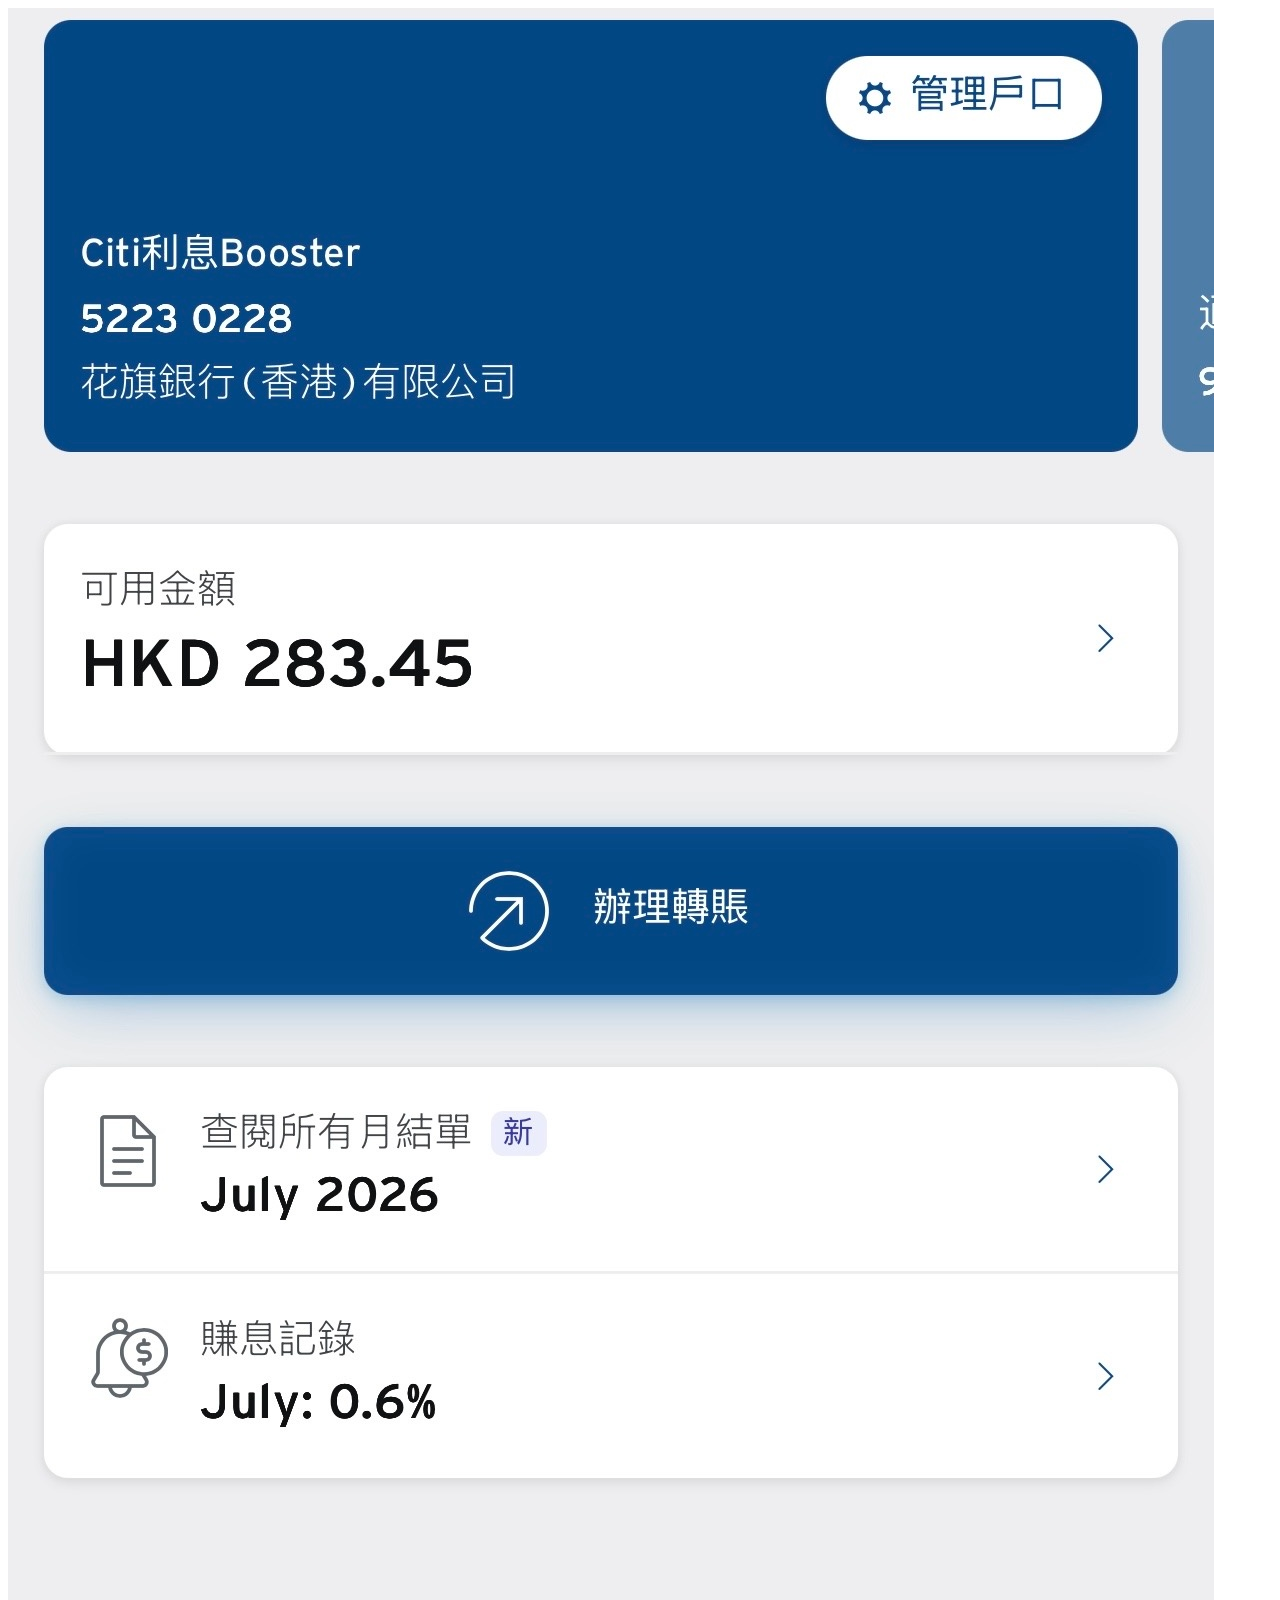
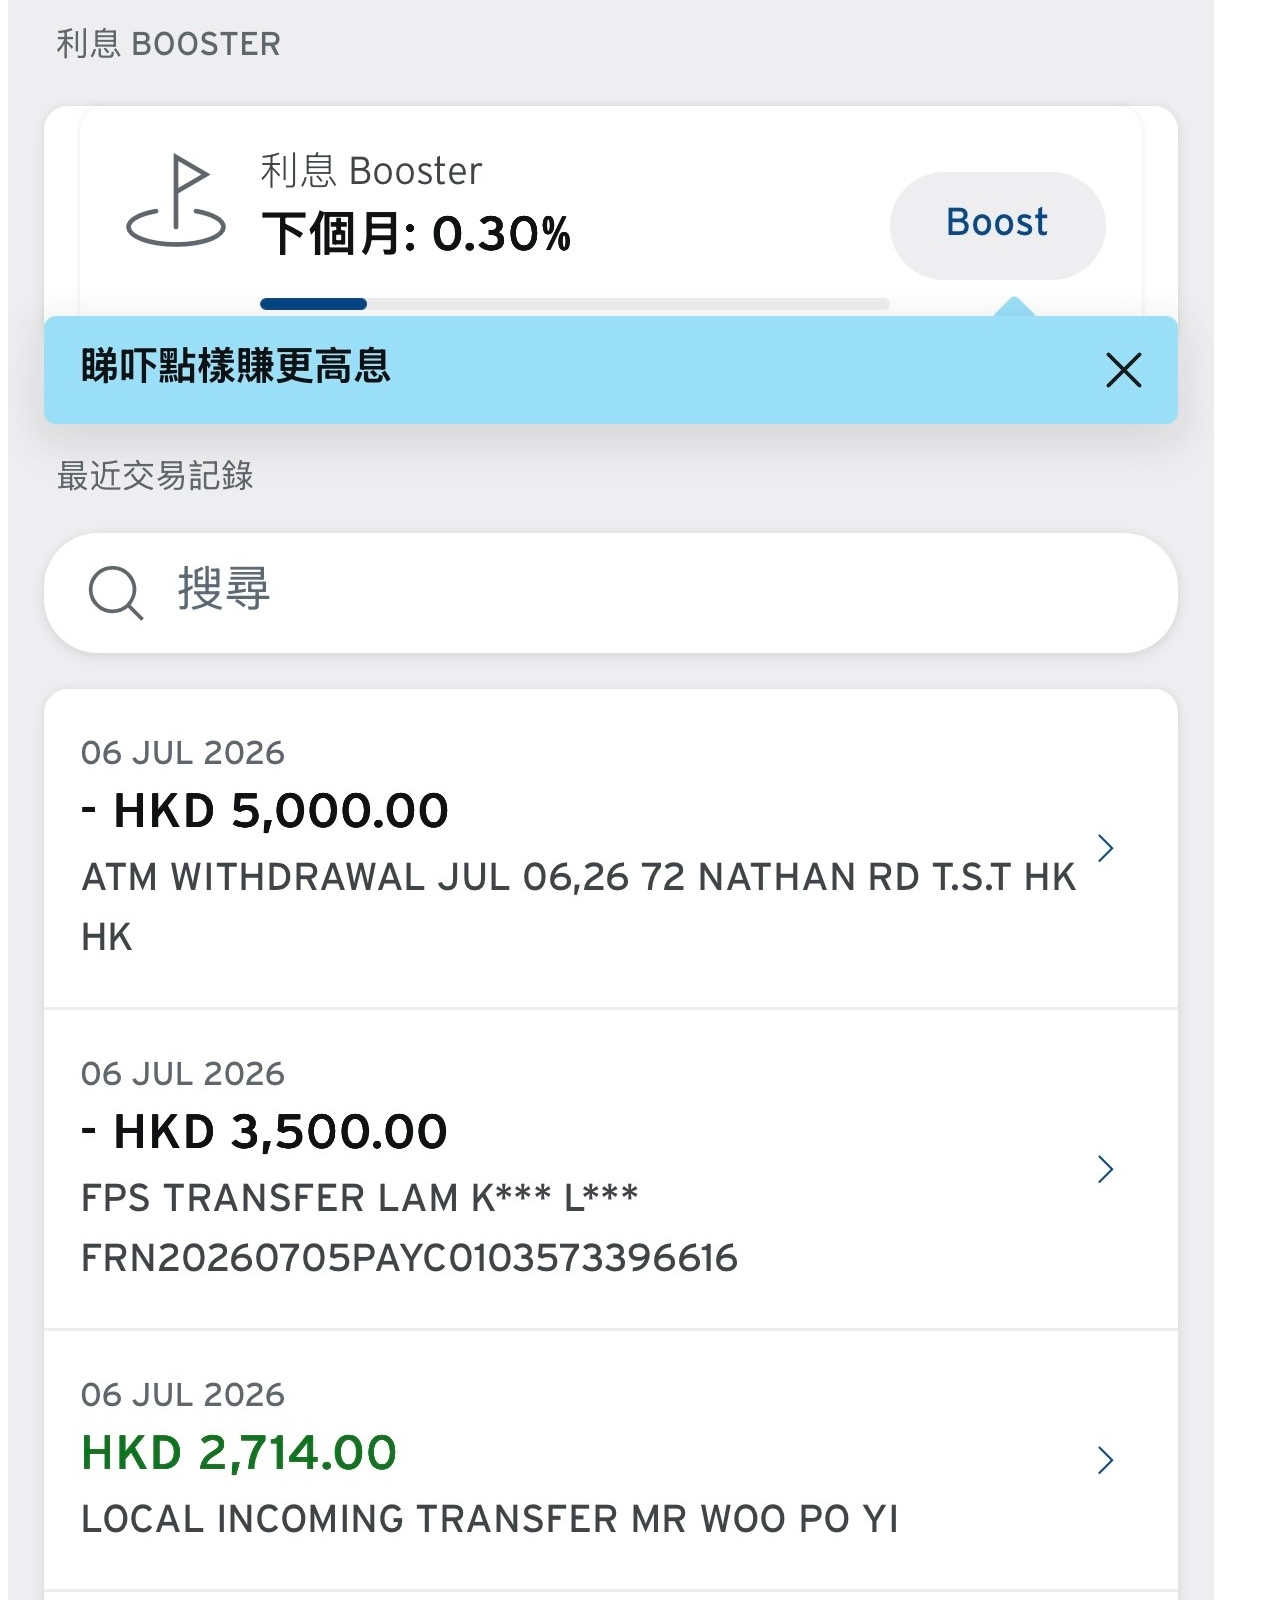
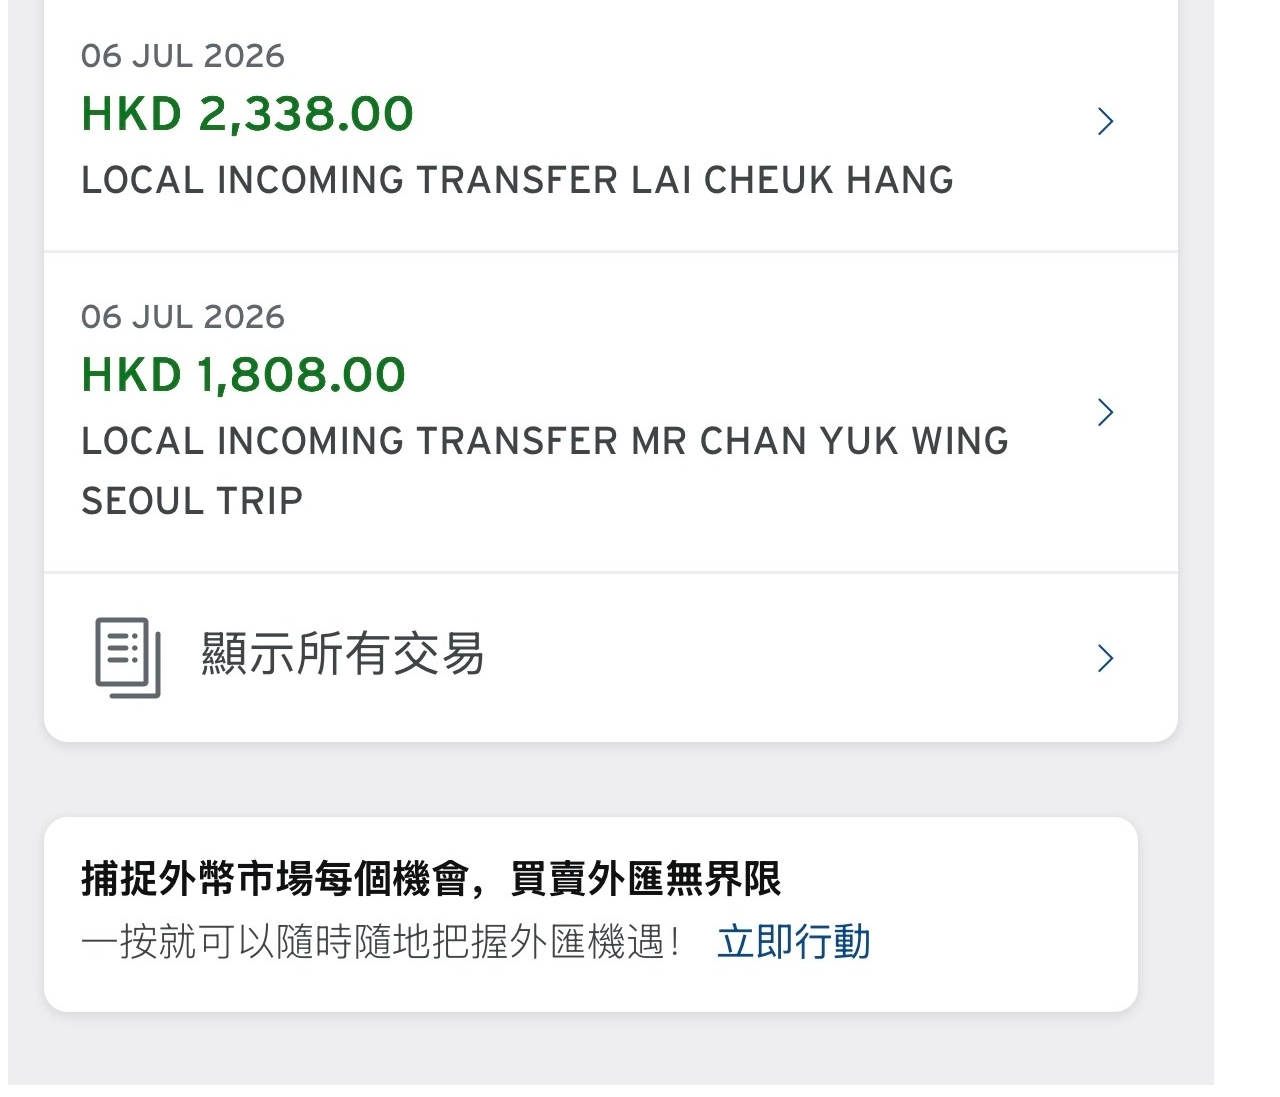
==== pretransaction.html @ 289a1429 "Update pretransaction.html" ====
<!DOCTYPE html>
<html lang="en">
<head>
  <meta charset="UTF-8">
  <meta name="viewport" content="width=device-width, initial-scale=1.0">
  <link rel="manifest" href="manifest.json">
  <title>Citibank HK</title>
  <link rel="apple-touch-icon" href="icon.png">
  <link rel="stylesheet" href="styles.css">
  <meta name="apple-mobile-web-app-capable" content="yes">
  <meta name="apple-mobile-web-app-status-bar-style" content="black-translucent">
  <link rel="stylesheet" href="styles.css">
  <link rel="preconnect" href="https://fonts.googleapis.com">
  <link rel="preconnect" href="https://fonts.gstatic.com" crossorigin>
  <link href="https://fonts.googleapis.com/css2?family=Noto+Sans+HK:wght@100..900&display=swap" rel="stylesheet">
  <meta name="viewport" content="width=device-width, initial-scale=0.332, maximum-scale=0.332, minimum-scale=0.332, user-scalable=no">
  <meta name="viewport" content="width=device-width, initial-scale=0.332">
  
  
</head>
<body>
  <header class="header">
    <div class="header-content">
      
    </div>
  </header>
  <main>
    <img src="PreTransaction.jpg" usemap="#image-map" alt="Clickable Image">
    
    <map name="image-map">
        <area shape="rect" coords="0,0,200,200" alt="Area 1" href="index.html">
        <area shape="rect" coords="20,3750,1180,3950" alt="Area 1" href="transaction.html">
        <area shape="rect" coords="20,1050,1180,1250" alt="Area 1" href="estatement.html">
    </map>
  </main>
  <footer>
    <div class="footer-nav">
      
    </div>
  </footer>
  <script src="sw.js"></script>
</body>
</html>
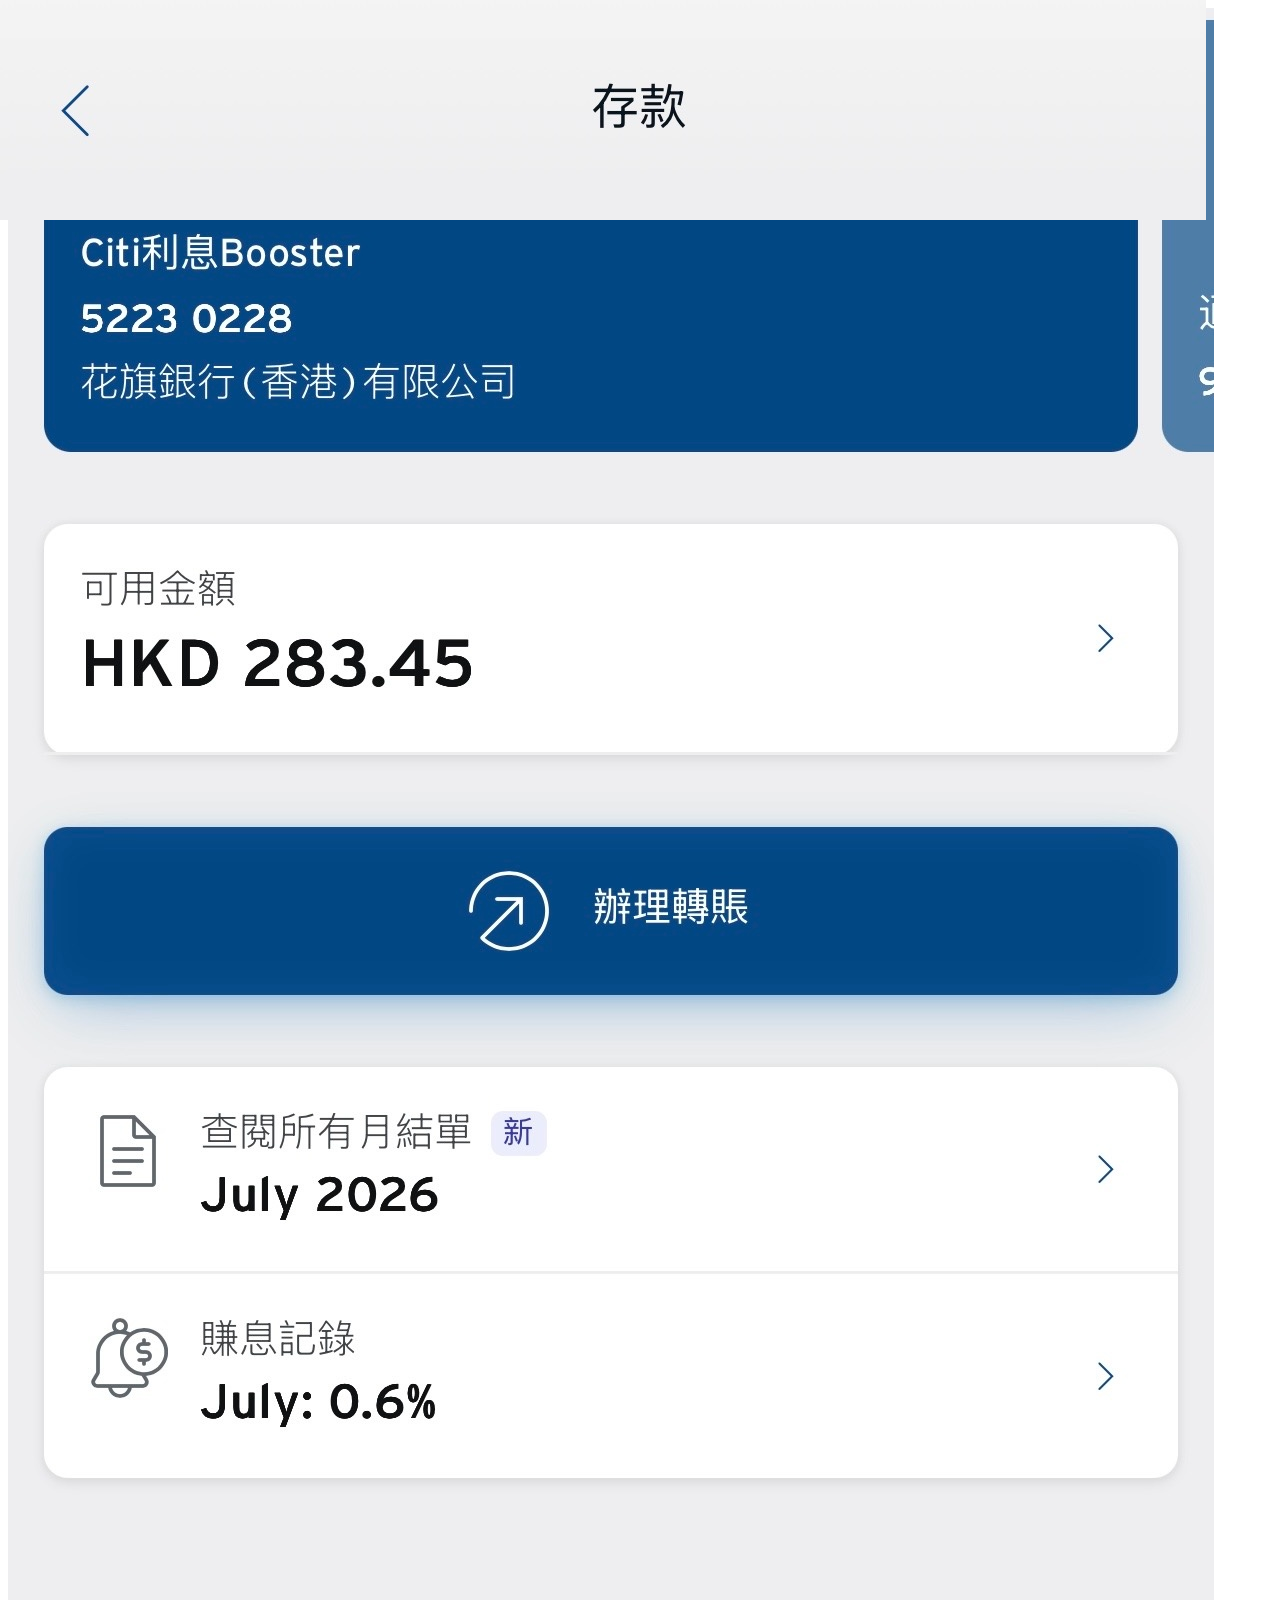
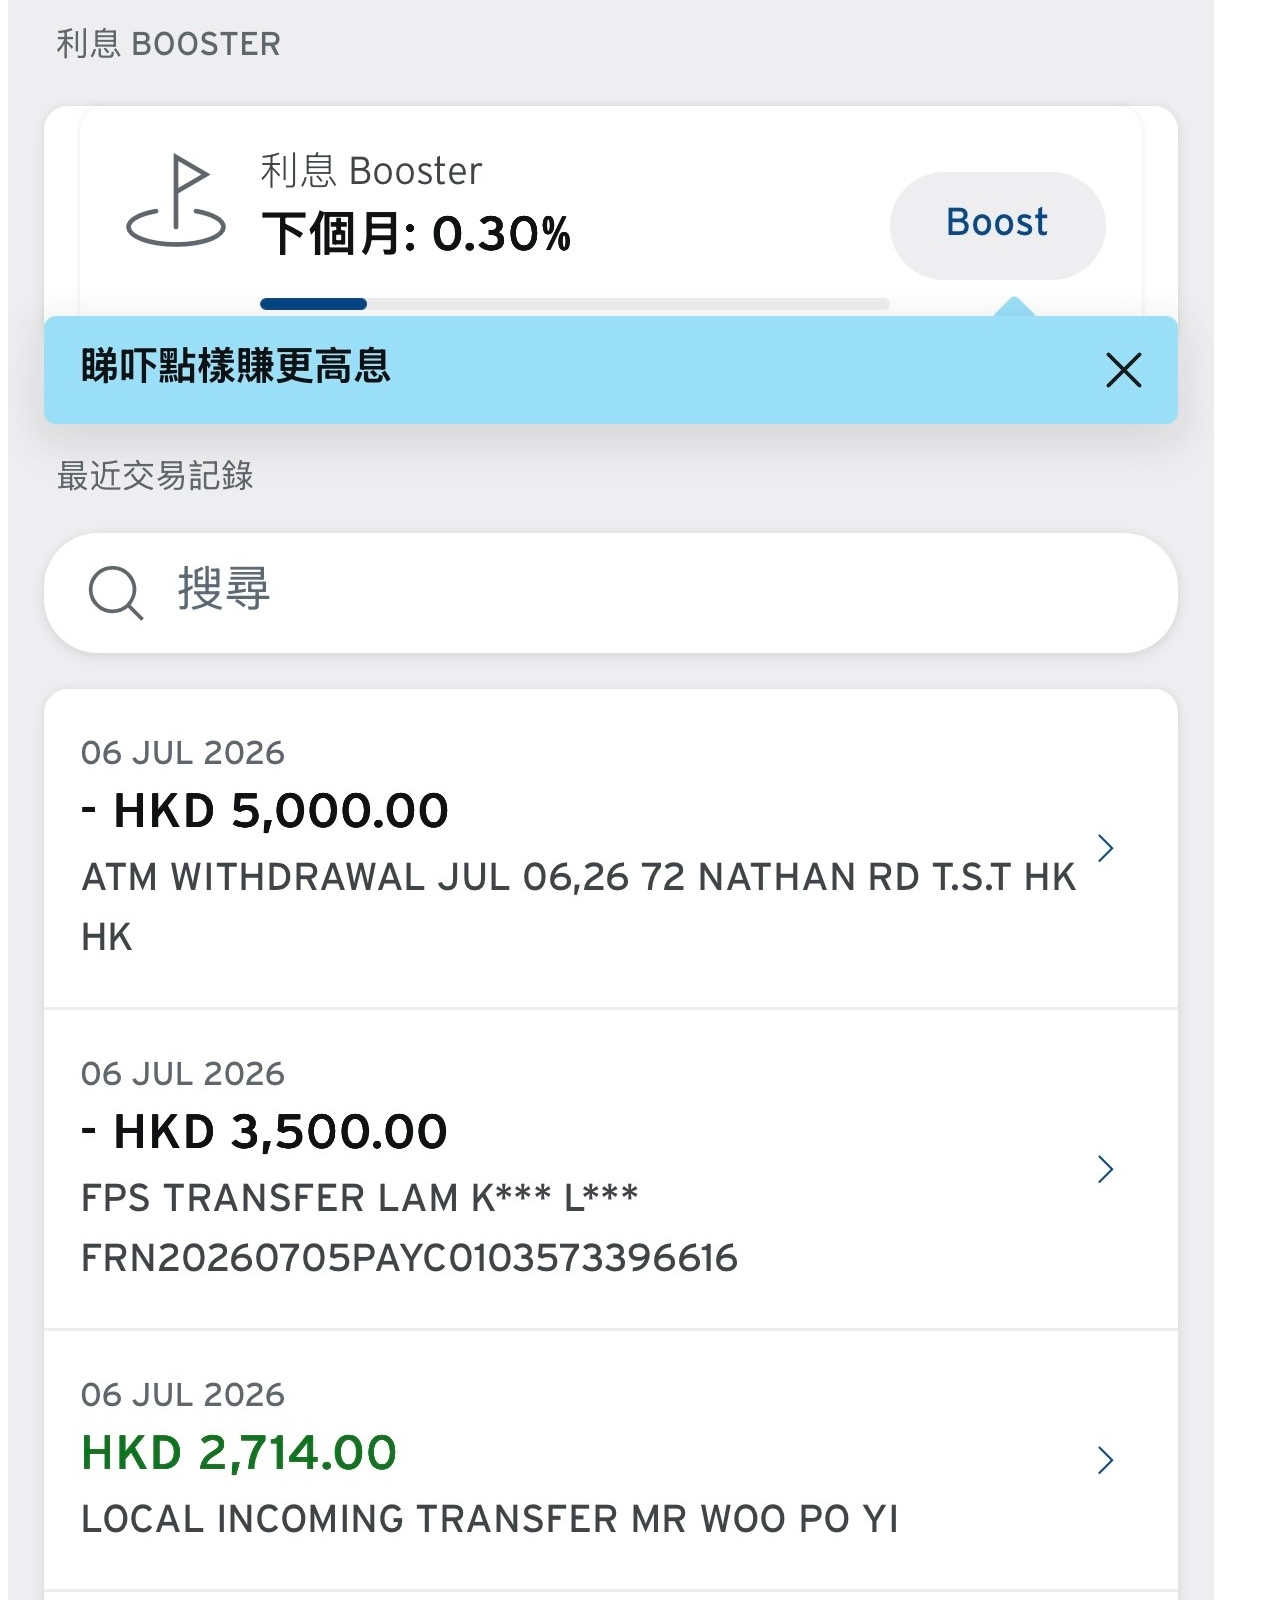
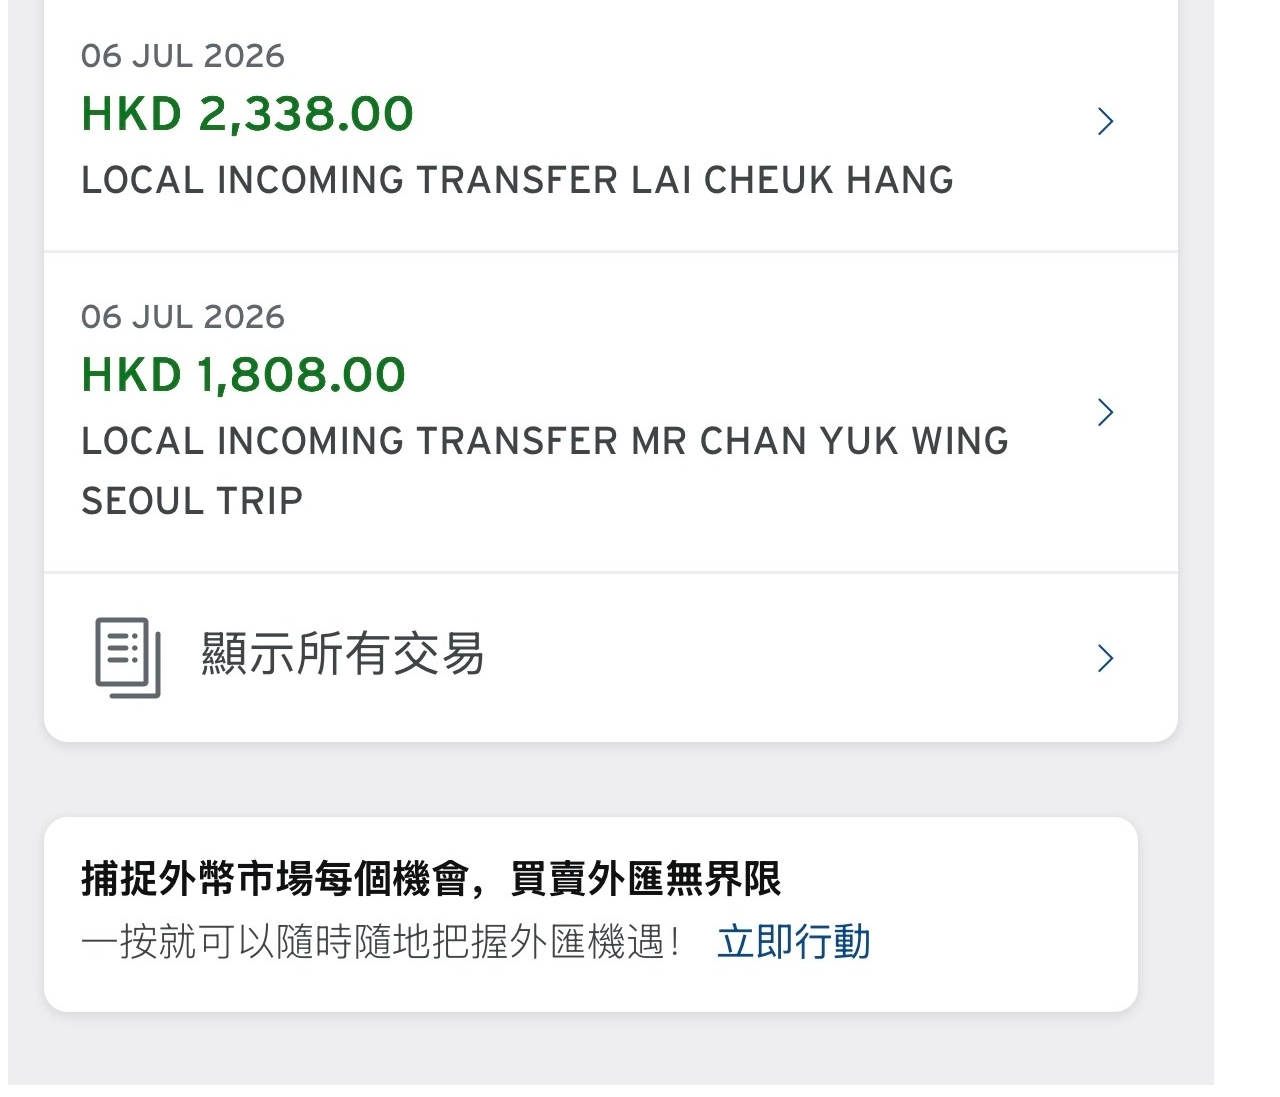
==== commit 52830e94: "Add clickable image and navigation map to header" ====
--- a/pretransaction.html
+++ b/pretransaction.html
@@ -20,7 +20,15 @@
 </head>
 <body>
   <header class="header">
-    <div class="header-content">
+    <div class="container">
+        <div class="header-nav">
+        
+          <img style="position: fixed; top:0; left:0;" src="TopPreTransactionEdited.jpg" usemap="#backtohome" alt="Clickable Image"/>
+        </div>
+    </div>
+  <map name="backtohome">
+        <area shape="rect" coords="0,0,200,200" alt="Area 1" href="index.html">
+    </map>
       
     </div>
   </header>
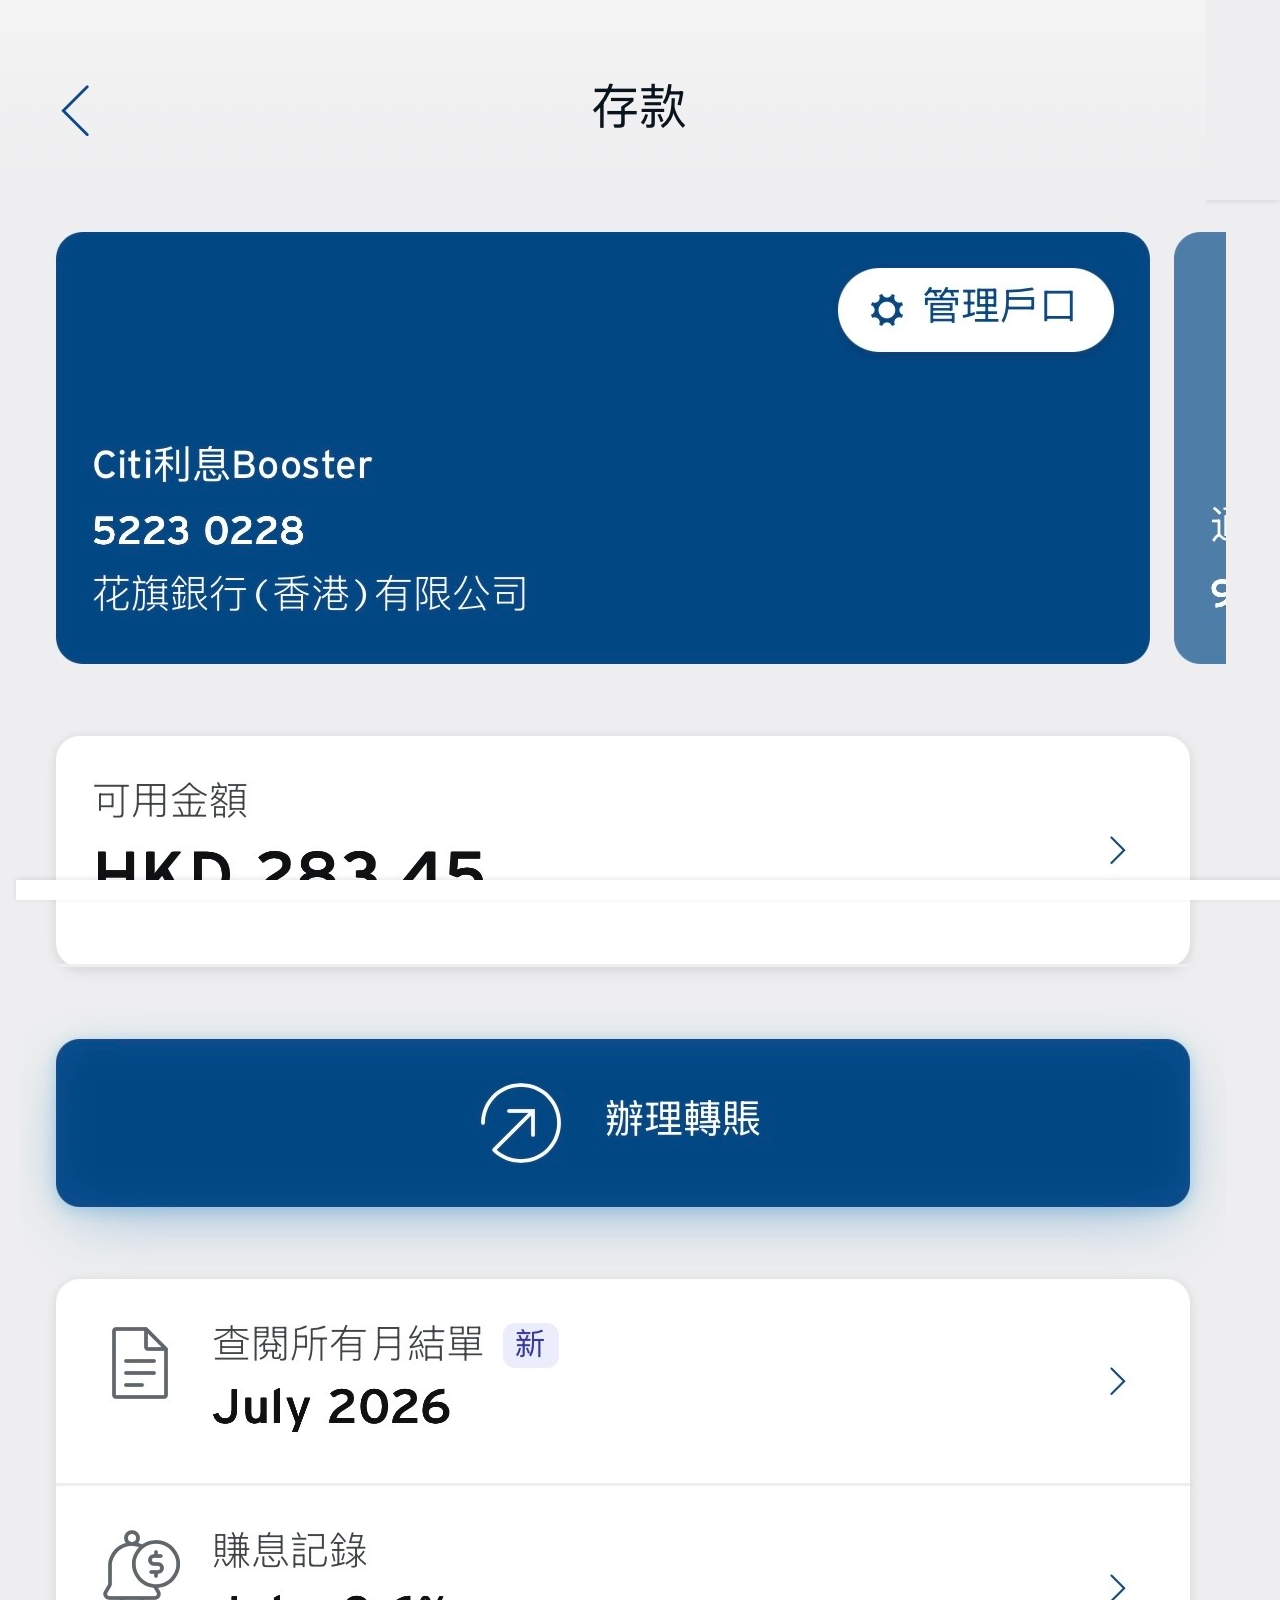
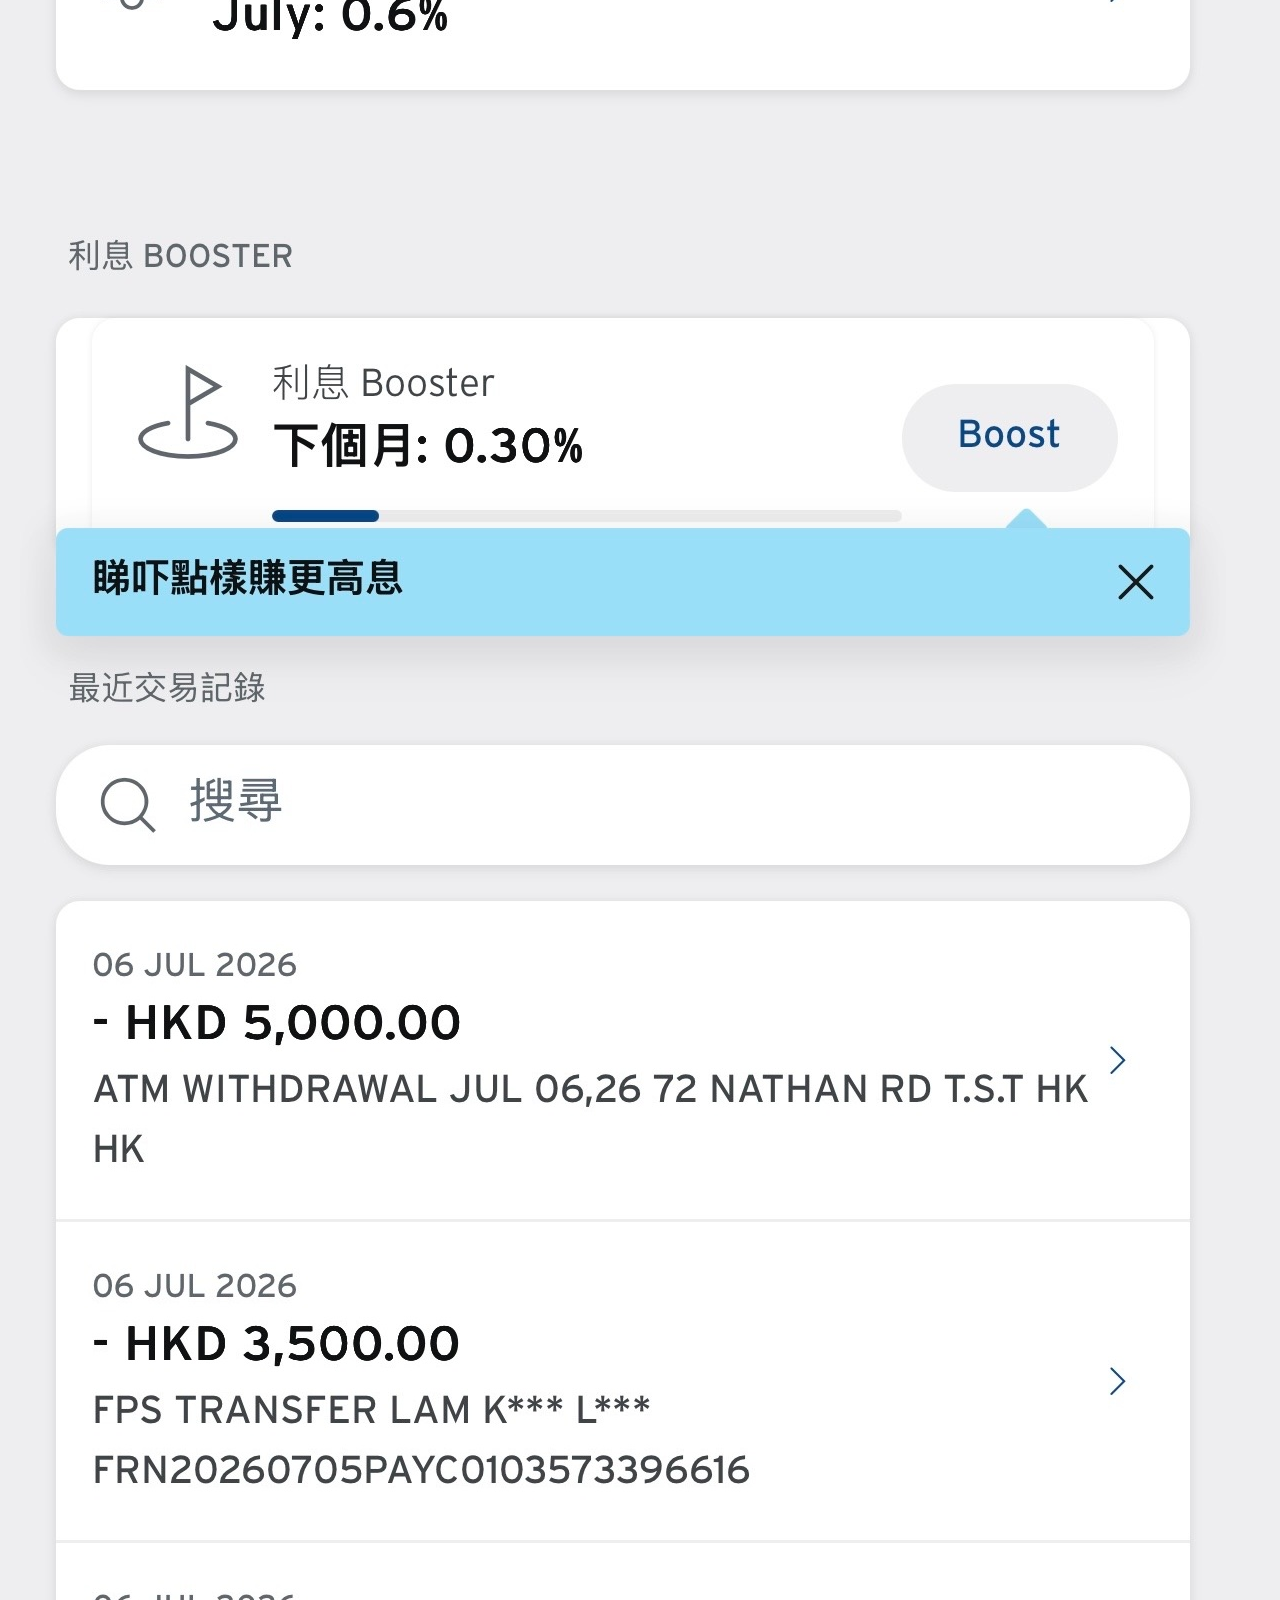
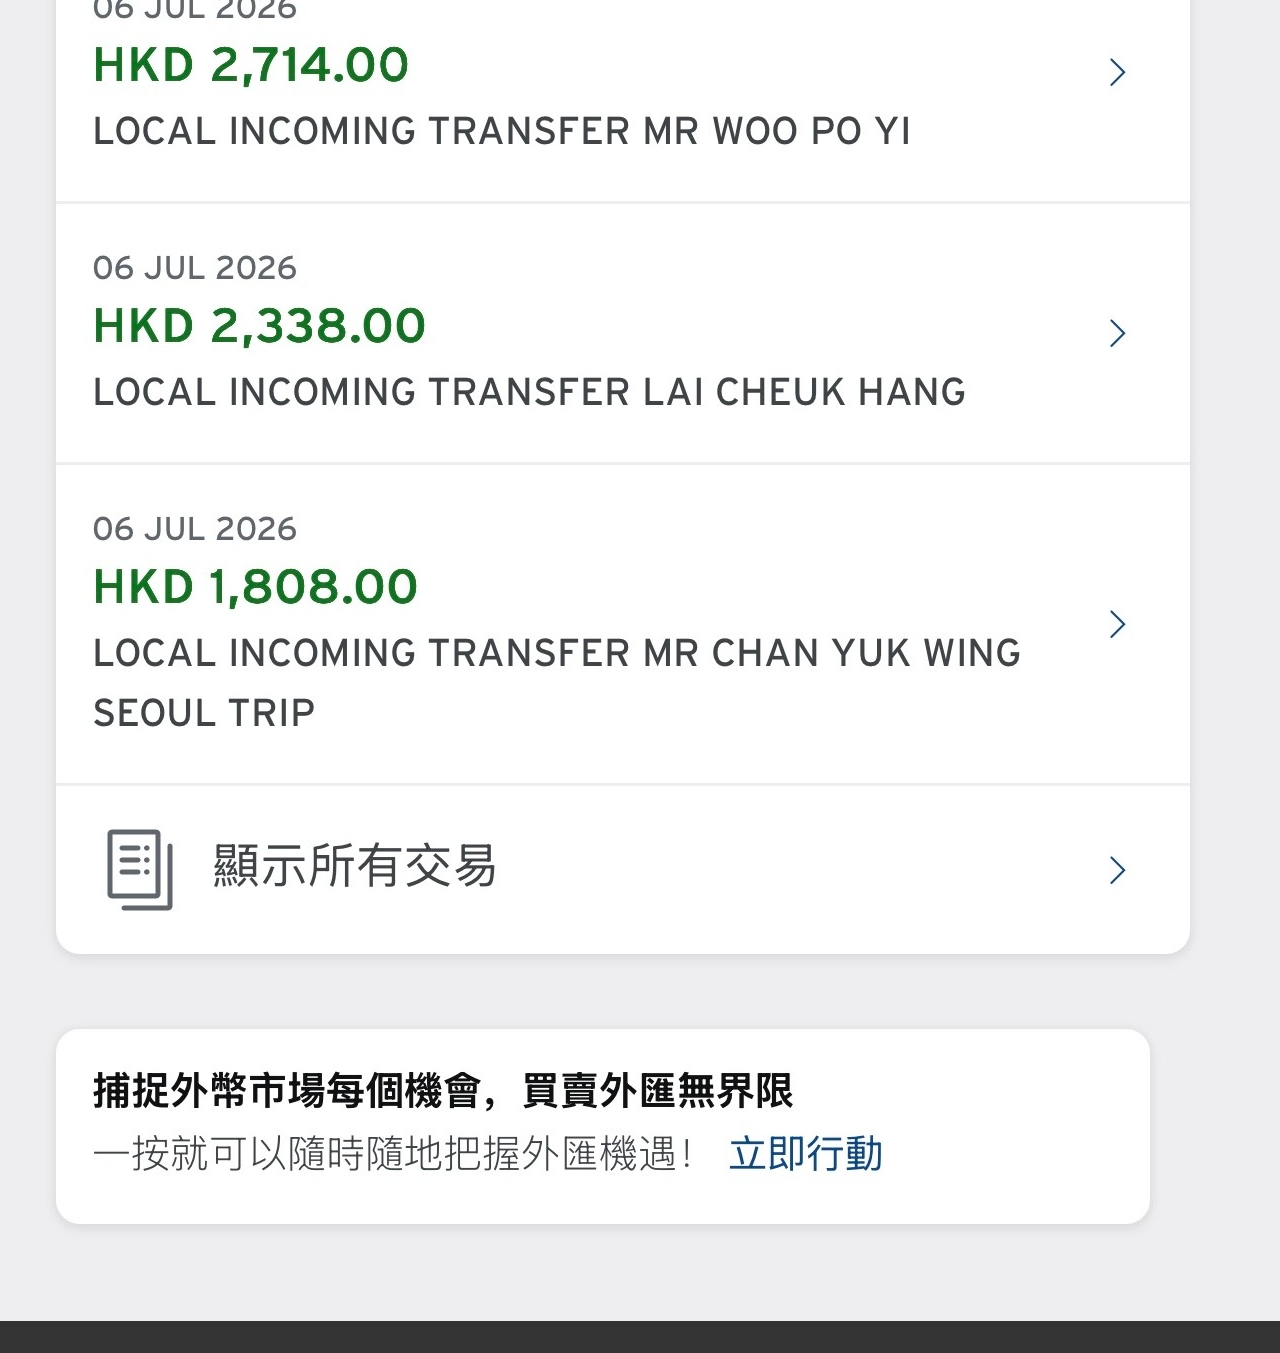
==== commit 2cf94916: "Update pretransaction.html" ====
--- a/pretransaction.html
+++ b/pretransaction.html
@@ -3,6 +3,7 @@
 <head>
   <meta charset="UTF-8">
   <meta name="viewport" content="width=device-width, initial-scale=1.0">
+  <meta name="viewport" content="width=device-width, initial-scale=1.0, viewport-fit=cover">
   <link rel="manifest" href="manifest.json">
   <title>Citibank HK</title>
   <link rel="apple-touch-icon" href="icon.png">
@@ -15,7 +16,16 @@
   <link href="https://fonts.googleapis.com/css2?family=Noto+Sans+HK:wght@100..900&display=swap" rel="stylesheet">
   <meta name="viewport" content="width=device-width, initial-scale=0.332, maximum-scale=0.332, minimum-scale=0.332, user-scalable=no">
   <meta name="viewport" content="width=device-width, initial-scale=0.332">
-  
+
+
+  <style>
+    body {
+        margin: 0;
+        background-color: #EEEEF0;
+        padding-top: 44px;                          /* fallback for older iPhones */
+        padding-top: env(safe-area-inset-top);      /* Dynamic Island + status bar */
+    }
+</style>
   
 </head>
 <body>
--- a/styles.css
+++ b/styles.css
@@ -0,0 +1,130 @@
+body {
+  font-family: Arial, sans-serif;
+  background-color: #eeeeef0;
+  margin: 0;
+  padding: 0;
+}
+
+.header {
+  background-color: #eeeeef0;
+  padding: 100px;
+  box-shadow: 0 1px 5px rgba(0,0,0,0.1);
+}
+
+.header-content {
+  display: flex;
+  justify-content: space-between;
+  align-items: center;
+}
+
+.header-content .time {
+  font-size: 20px;
+}
+
+.header-content .icons img {
+  height: 20px;
+  margin-left: 5px;
+}
+
+main {
+  padding: 20px;
+}
+
+.account-summary {
+  background-color: #ffffff;
+  padding: 20px;
+  border-radius: 8px;
+  box-shadow: 0 1px 5px rgba(0,0,0,0.1);
+  margin-bottom: 20px;
+}
+
+.account-card, .card {
+  background-color: #f9f9f9;
+  padding: 15px;
+  border-radius: 8px;
+  margin-bottom: 10px;
+  box-shadow: 0 1px 3px rgba(0,0,0,0.1);
+}
+
+.actions {
+  background-color: #ffffff;
+  padding: 20px;
+  border-radius: 8px;
+  box-shadow: 0 1px 5px rgba(0,0,0,0.1);
+}
+
+.action-buttons {
+  display: flex;
+  justify-content: space-between;
+  margin-top: 10px;
+}
+
+.action-buttons button {
+  background-color: #ffffff;
+  color: white;
+  padding: 10px 20px;
+  border: none;
+  border-radius: 5px;
+  cursor: pointer;
+  flex: 1;
+  margin-right: 10px;
+}
+
+.action-buttons button:last-child {
+  margin-right: 0;
+}
+
+.promotions {
+  background-color: #ffffff;
+  padding: 20px;
+  border-radius: 8px;
+  box-shadow: 0 1px 5px rgba(0,0,0,0.1);
+}
+
+.promotions img {
+  width: 100%;
+  border-radius: 8px;
+}
+
+.footer-nav {
+  display: flex;
+  justify-content: space-around;
+  background-color: #ffffff;
+  padding: 10px 0;
+  box-shadow: 0 -1px 5px rgba(0,0,0,0.1);
+  position: fixed;
+  width: 100%;
+  bottom: 0;
+}
+
+.footer-nav button {
+  background: none;
+  border: none;
+  font-size: 16px;
+  color: #4CAF50;
+  cursor: pointer;
+  padding: 10px;
+}
+
+footer {
+    background-color: #333;
+    color: white;
+    padding: 1rem;
+    text-align: center;
+    position: relative;
+    z-index: 1;
+}
+
+.fixed-bottom {
+    position: fixed;
+    bottom: 0;
+    left: 0;
+    width: 100%; /* Adjust width as needed */
+    height: auto; /* Adjust height as needed */
+    z-index: 0; /* Ensure it stays behind other content */
+}
+
+body {
+    margin-top: env(safe-area-inset-top); /* For newer iPhones with a notch */
+    padding-top: 20px; /* Adjust this value as needed */
+}
--- a/styles.css
+++ b/styles.css
@@ -0,0 +1,130 @@
+body {
+  font-family: Arial, sans-serif;
+  background-color: #eeeeef0;
+  margin: 0;
+  padding: 0;
+}
+
+.header {
+  background-color: #eeeeef0;
+  padding: 100px;
+  box-shadow: 0 1px 5px rgba(0,0,0,0.1);
+}
+
+.header-content {
+  display: flex;
+  justify-content: space-between;
+  align-items: center;
+}
+
+.header-content .time {
+  font-size: 20px;
+}
+
+.header-content .icons img {
+  height: 20px;
+  margin-left: 5px;
+}
+
+main {
+  padding: 20px;
+}
+
+.account-summary {
+  background-color: #ffffff;
+  padding: 20px;
+  border-radius: 8px;
+  box-shadow: 0 1px 5px rgba(0,0,0,0.1);
+  margin-bottom: 20px;
+}
+
+.account-card, .card {
+  background-color: #f9f9f9;
+  padding: 15px;
+  border-radius: 8px;
+  margin-bottom: 10px;
+  box-shadow: 0 1px 3px rgba(0,0,0,0.1);
+}
+
+.actions {
+  background-color: #ffffff;
+  padding: 20px;
+  border-radius: 8px;
+  box-shadow: 0 1px 5px rgba(0,0,0,0.1);
+}
+
+.action-buttons {
+  display: flex;
+  justify-content: space-between;
+  margin-top: 10px;
+}
+
+.action-buttons button {
+  background-color: #ffffff;
+  color: white;
+  padding: 10px 20px;
+  border: none;
+  border-radius: 5px;
+  cursor: pointer;
+  flex: 1;
+  margin-right: 10px;
+}
+
+.action-buttons button:last-child {
+  margin-right: 0;
+}
+
+.promotions {
+  background-color: #ffffff;
+  padding: 20px;
+  border-radius: 8px;
+  box-shadow: 0 1px 5px rgba(0,0,0,0.1);
+}
+
+.promotions img {
+  width: 100%;
+  border-radius: 8px;
+}
+
+.footer-nav {
+  display: flex;
+  justify-content: space-around;
+  background-color: #ffffff;
+  padding: 10px 0;
+  box-shadow: 0 -1px 5px rgba(0,0,0,0.1);
+  position: fixed;
+  width: 100%;
+  bottom: 0;
+}
+
+.footer-nav button {
+  background: none;
+  border: none;
+  font-size: 16px;
+  color: #4CAF50;
+  cursor: pointer;
+  padding: 10px;
+}
+
+footer {
+    background-color: #333;
+    color: white;
+    padding: 1rem;
+    text-align: center;
+    position: relative;
+    z-index: 1;
+}
+
+.fixed-bottom {
+    position: fixed;
+    bottom: 0;
+    left: 0;
+    width: 100%; /* Adjust width as needed */
+    height: auto; /* Adjust height as needed */
+    z-index: 0; /* Ensure it stays behind other content */
+}
+
+body {
+    margin-top: env(safe-area-inset-top); /* For newer iPhones with a notch */
+    padding-top: 20px; /* Adjust this value as needed */
+}
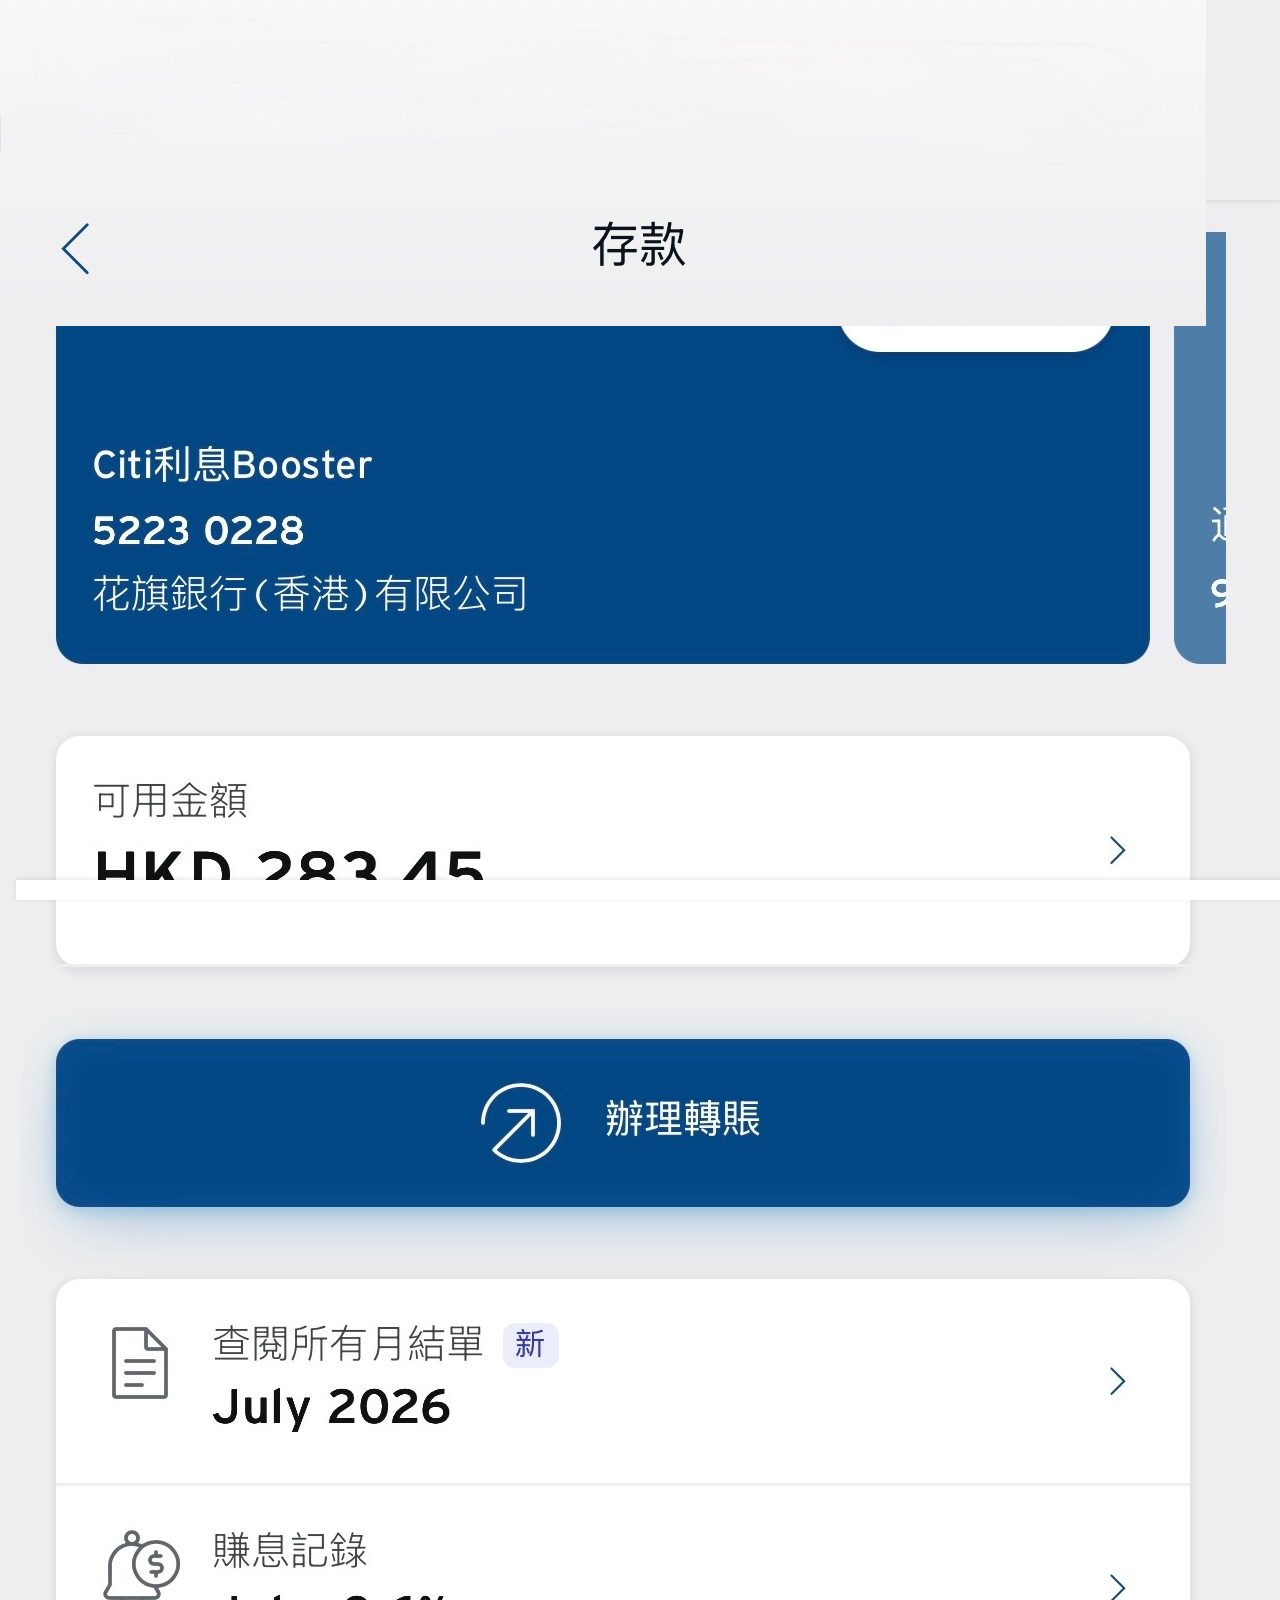
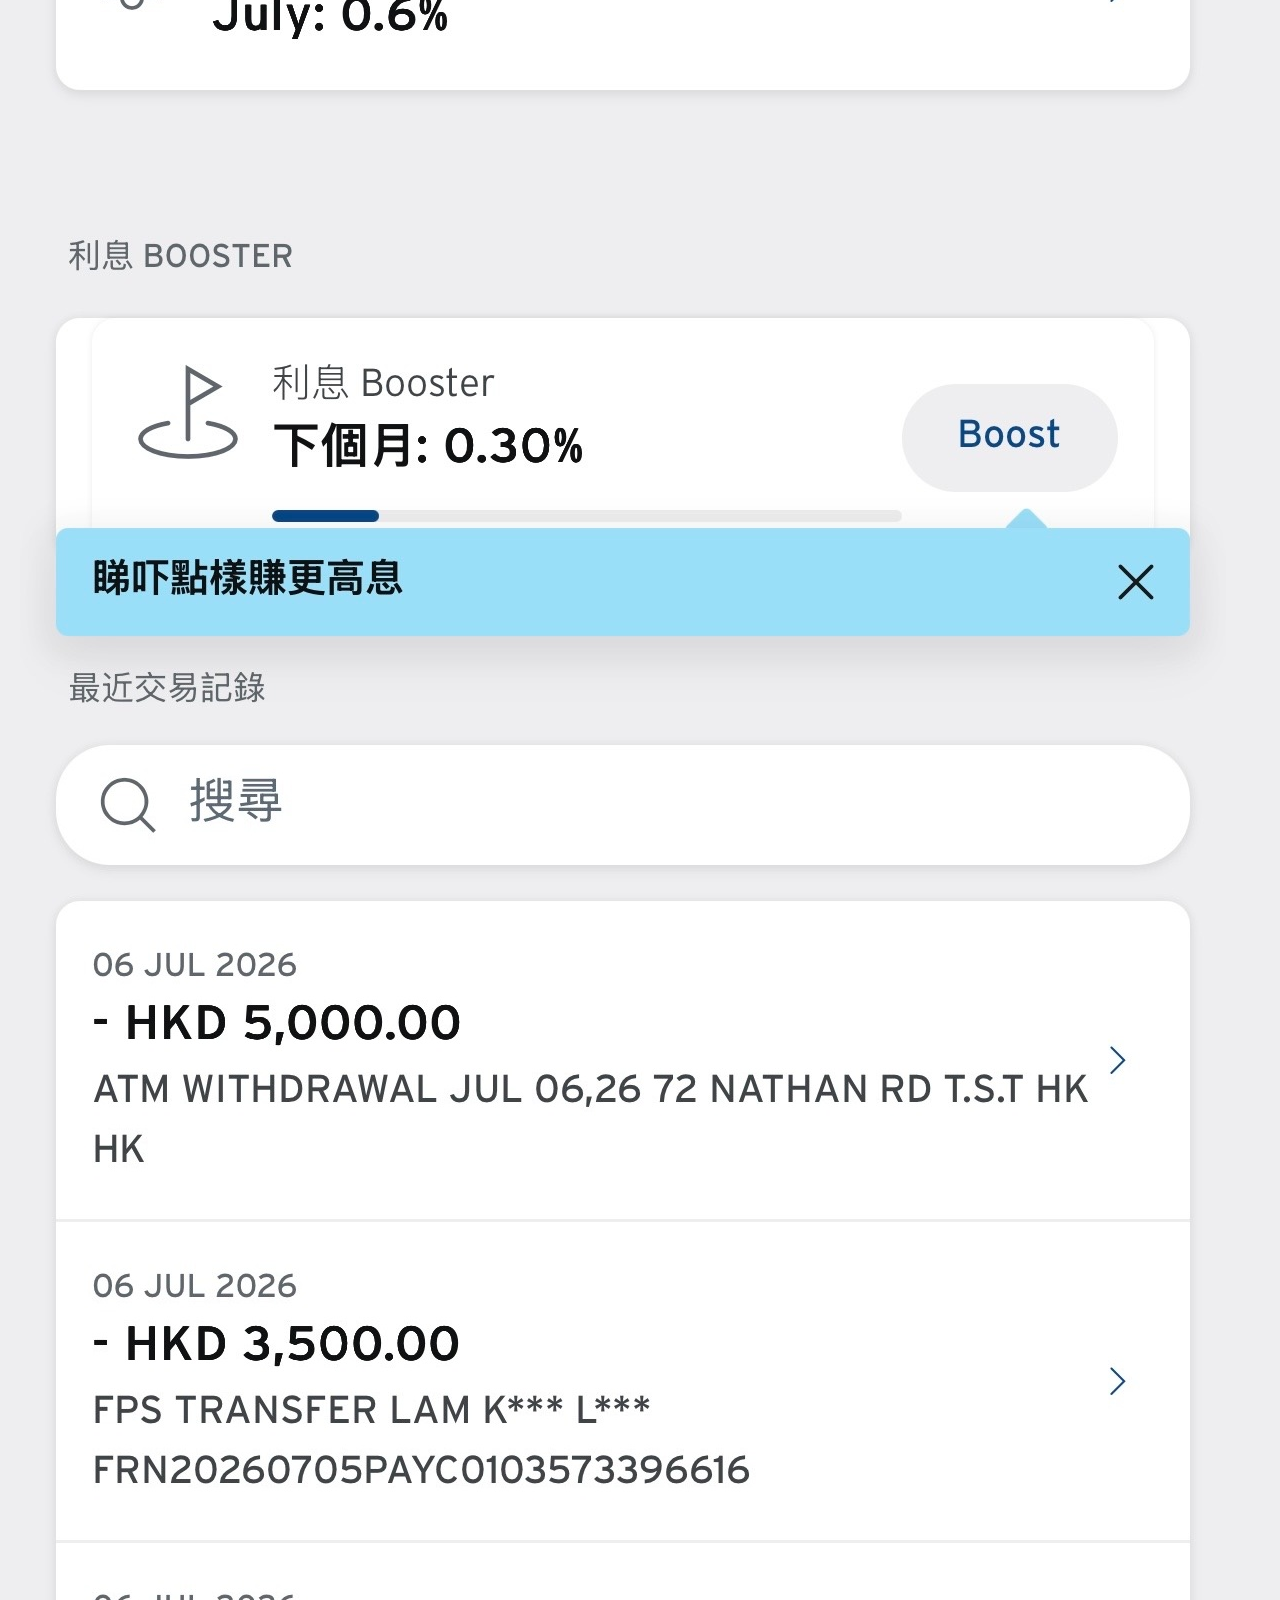
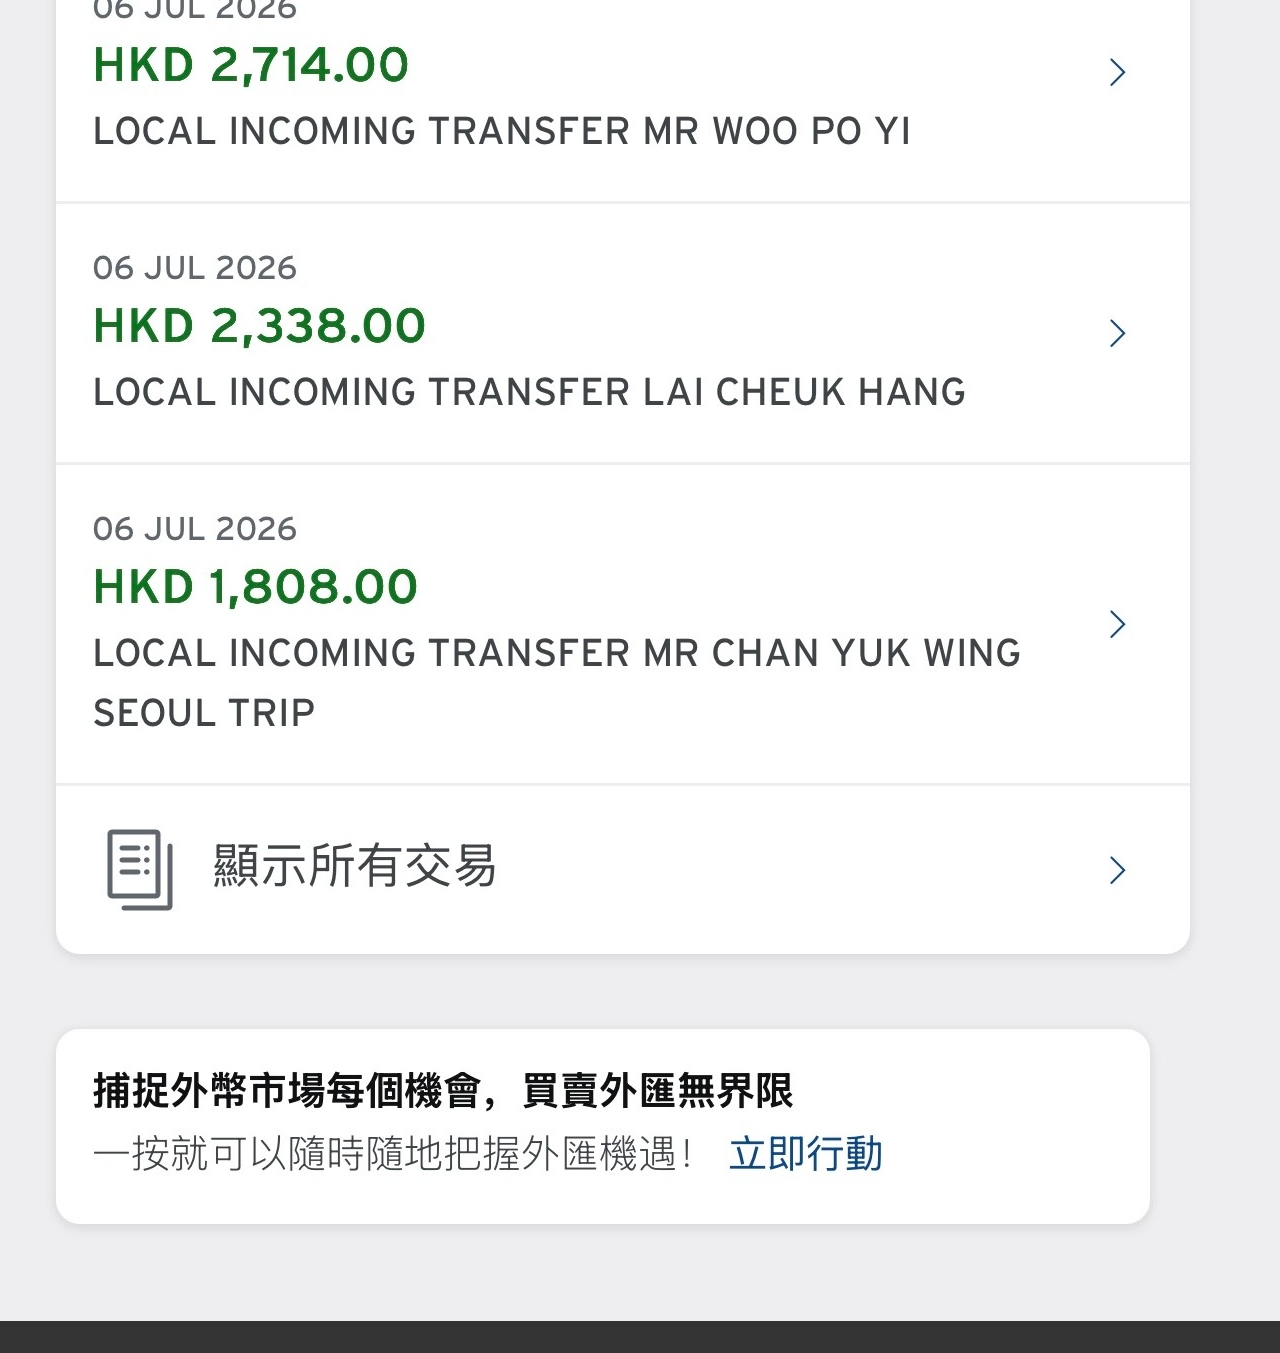
==== commit 8fceda53: "Update pretransaction.html" ====
--- a/pretransaction.html
+++ b/pretransaction.html
@@ -16,6 +16,7 @@
   <link href="https://fonts.googleapis.com/css2?family=Noto+Sans+HK:wght@100..900&display=swap" rel="stylesheet">
   <meta name="viewport" content="width=device-width, initial-scale=0.332, maximum-scale=0.332, minimum-scale=0.332, user-scalable=no">
   <meta name="viewport" content="width=device-width, initial-scale=0.332">
+  <meta name="viewport" content="width=device-width, initial-scale=0.332, viewport-fit=cover">
 
 
   <style>
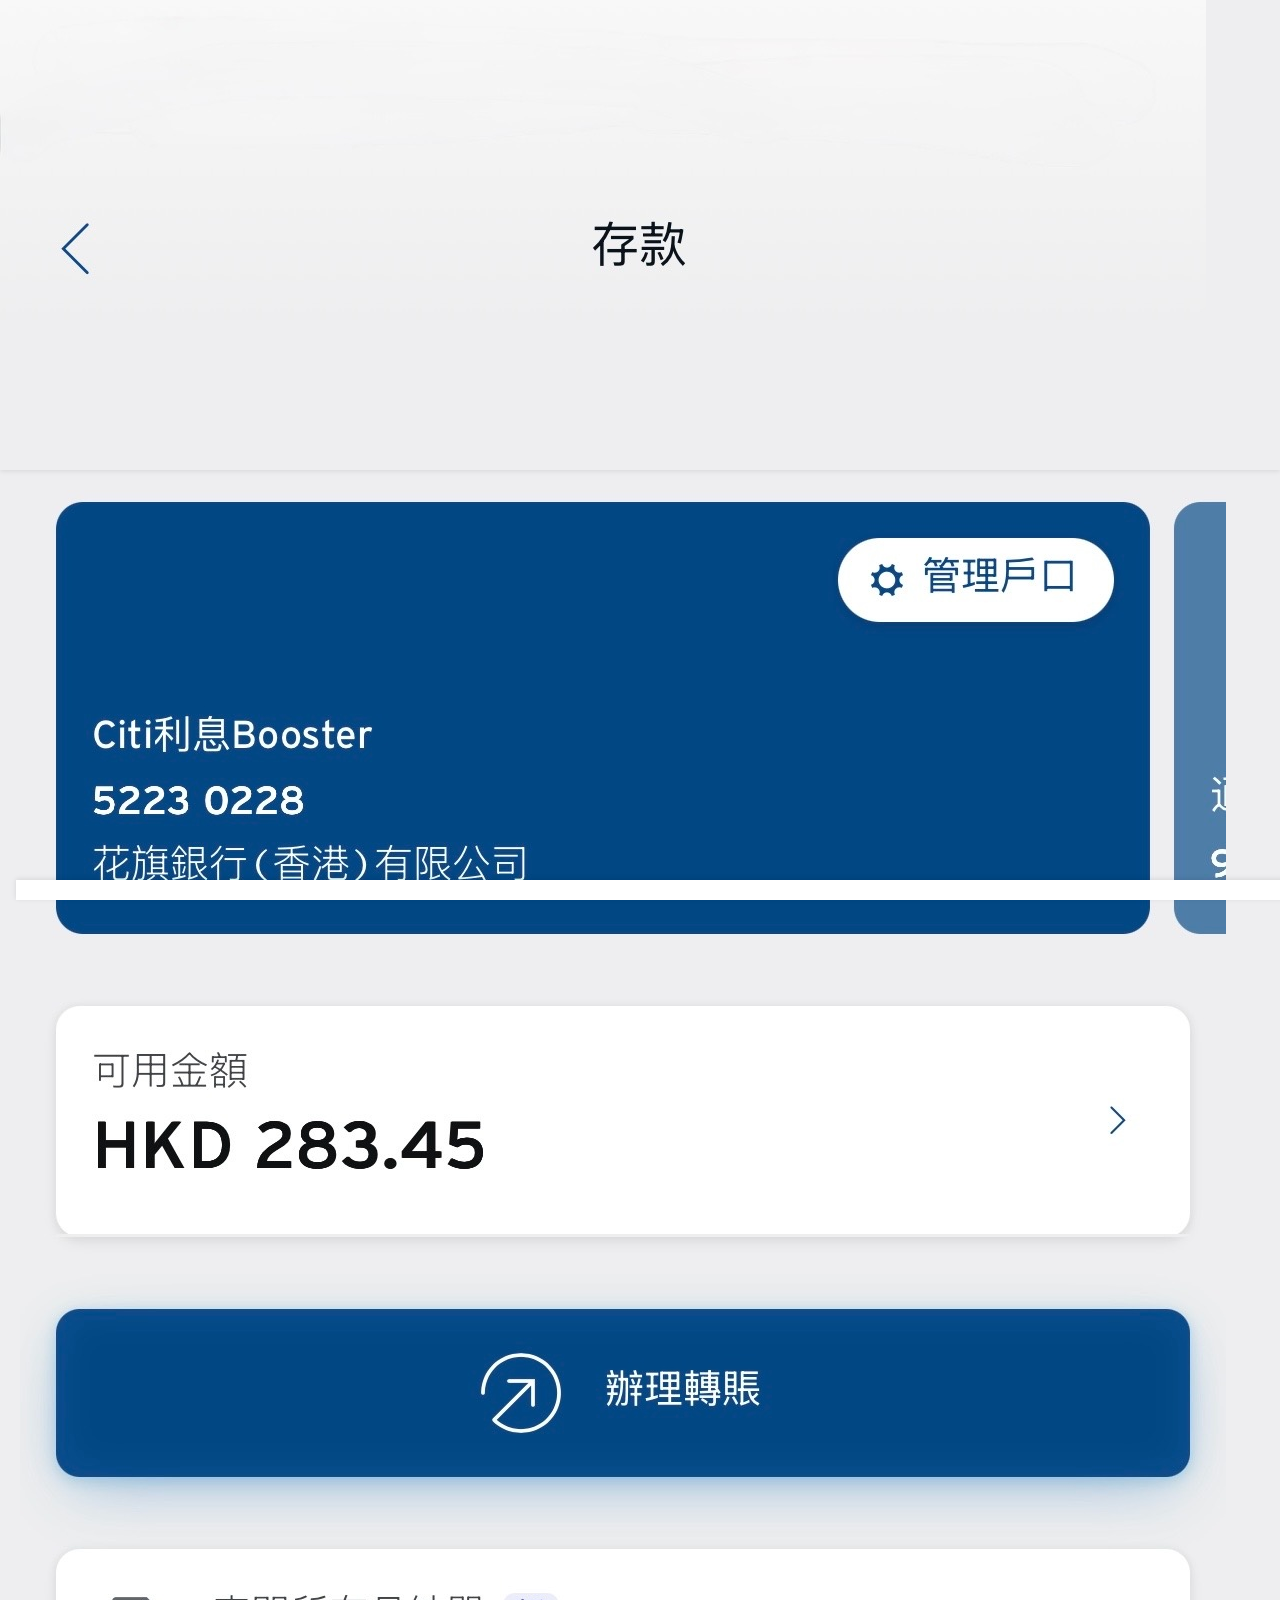
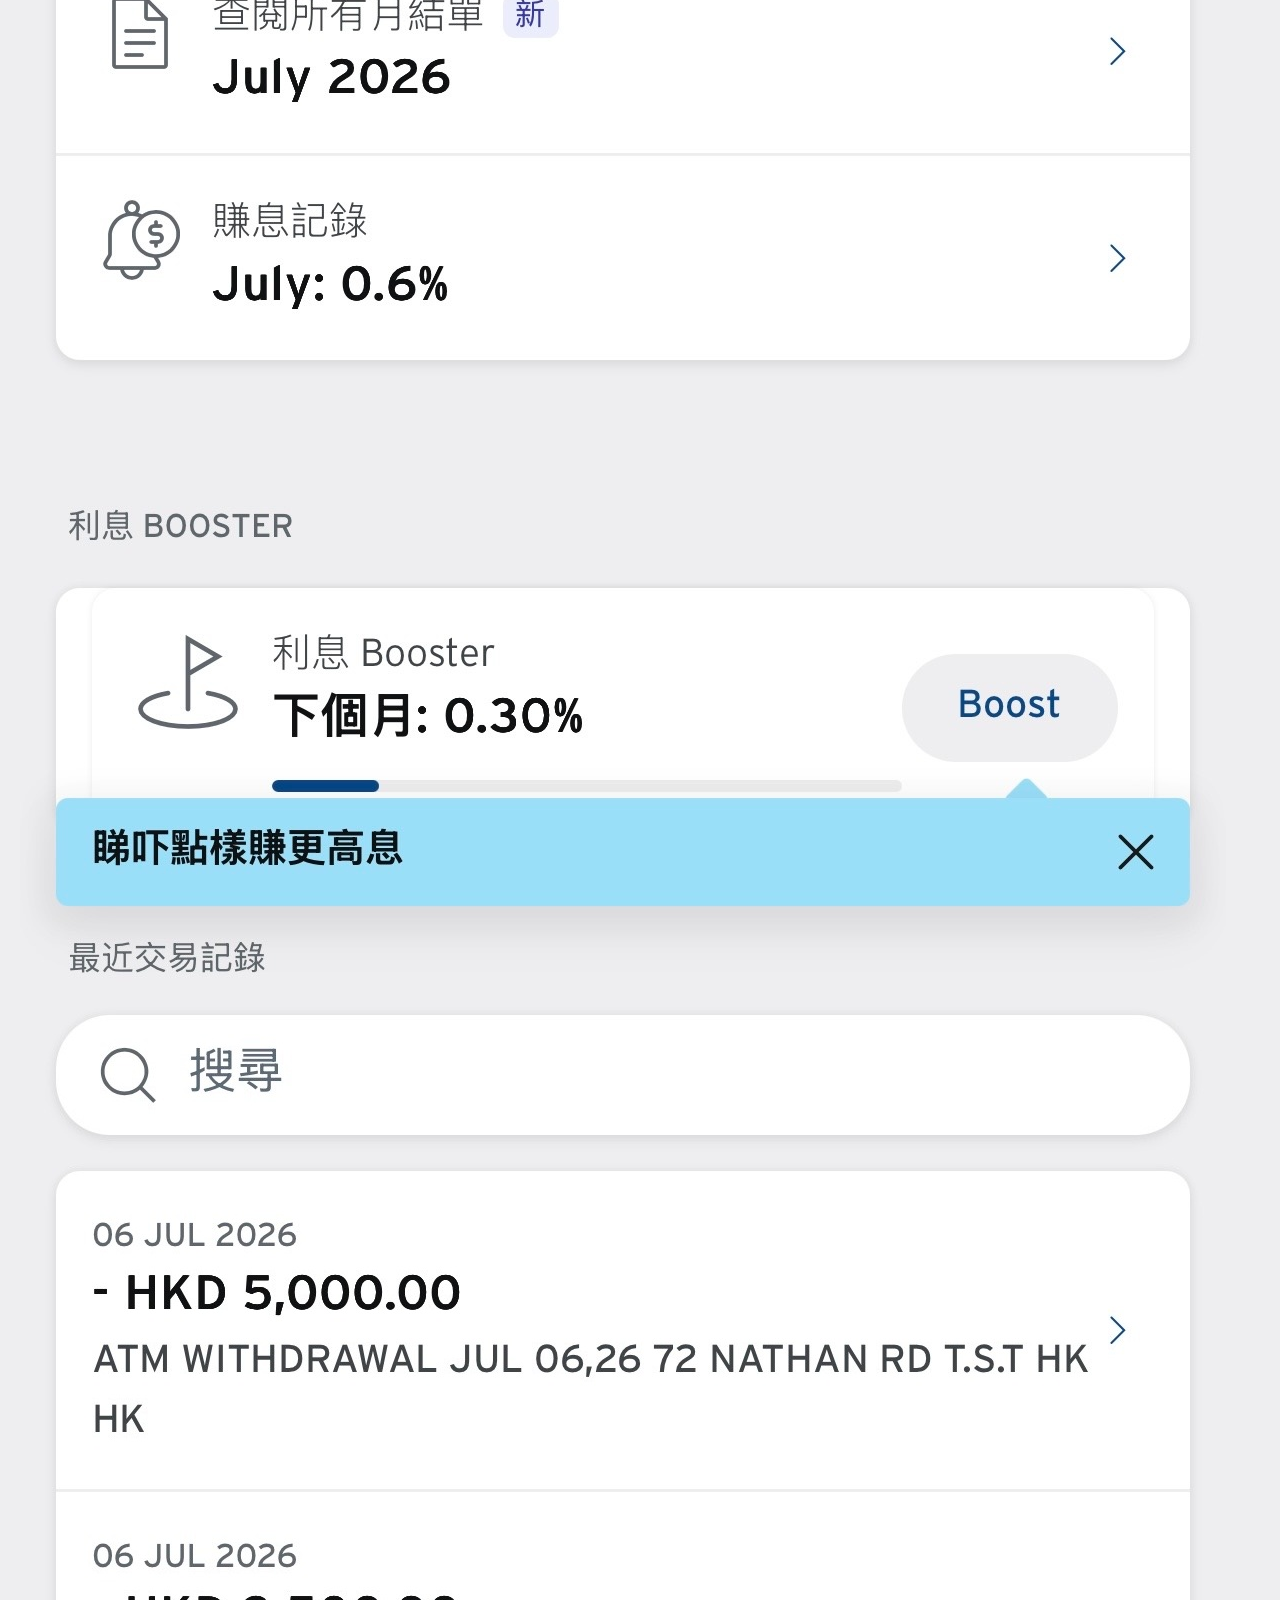
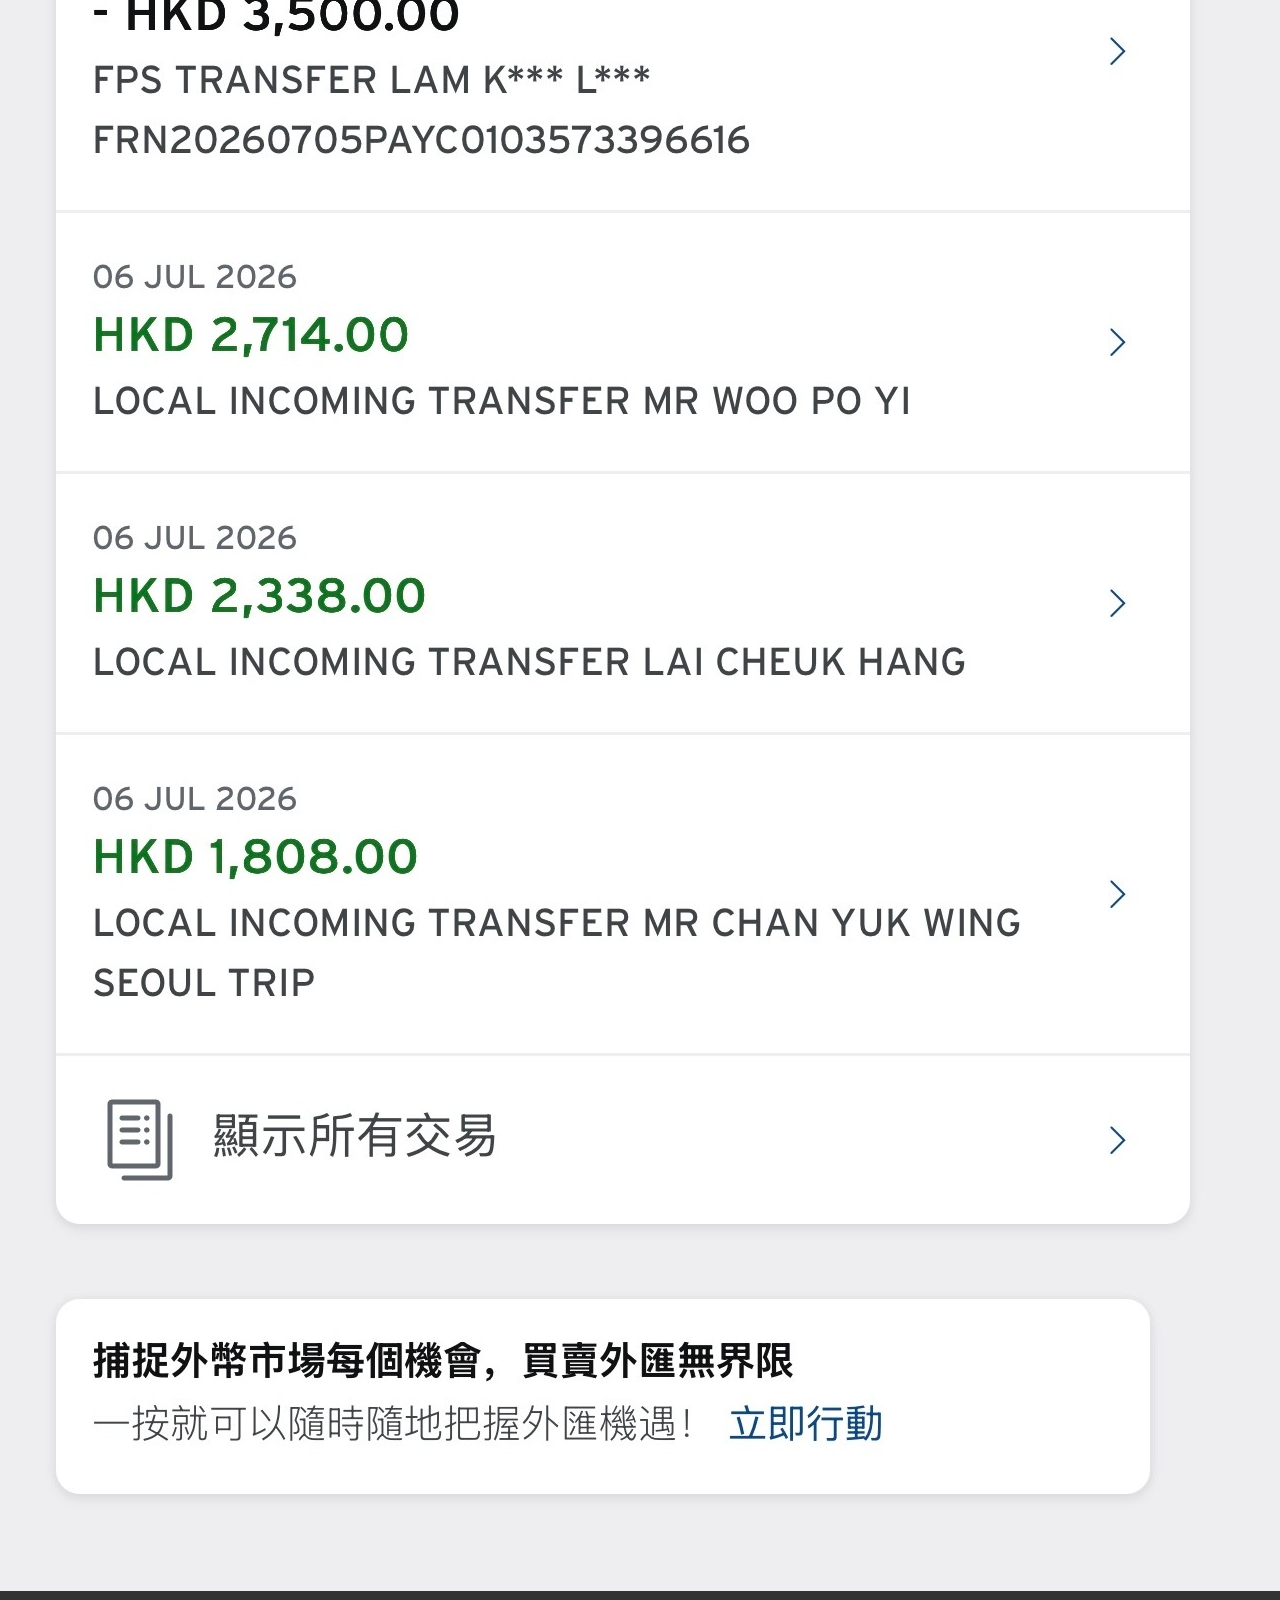
==== commit 97f13453: "Update pretransaction.html" ====
--- a/pretransaction.html
+++ b/pretransaction.html
@@ -20,13 +20,16 @@
 
 
   <style>
-    body {
+        .container {
+            padding-top: env(safe-area-inset-top); /* For newer iPhones with a notch */
+            padding-top: 270px; /* Adjust this value as needed */
+        }
+       body {
         margin: 0;
         background-color: #EEEEF0;
-        padding-top: 44px;                          /* fallback for older iPhones */
-        padding-top: env(safe-area-inset-top);      /* Dynamic Island + status bar */
+        padding-top: env(safe-area-inset-top);     /* Simple fix for Dynamic Island */
     }
-</style>
+    </style>
   
 </head>
 <body>
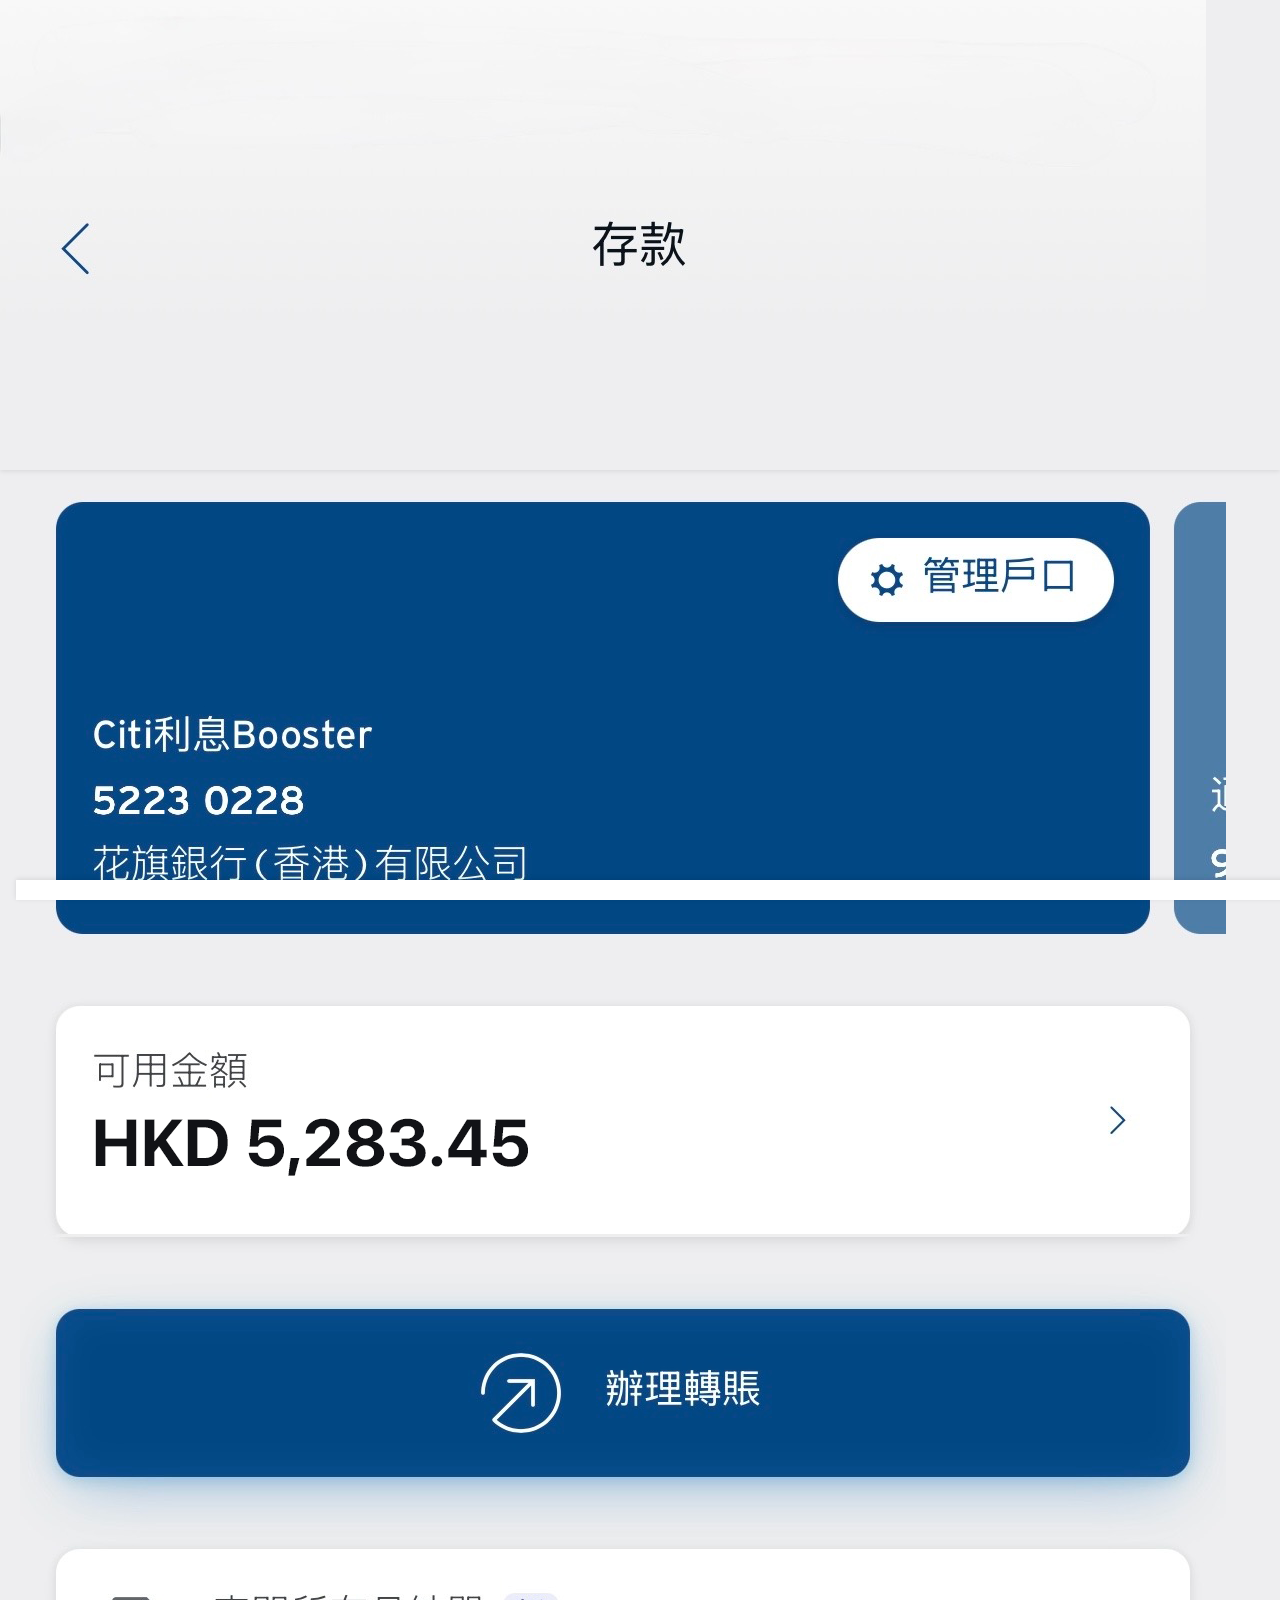
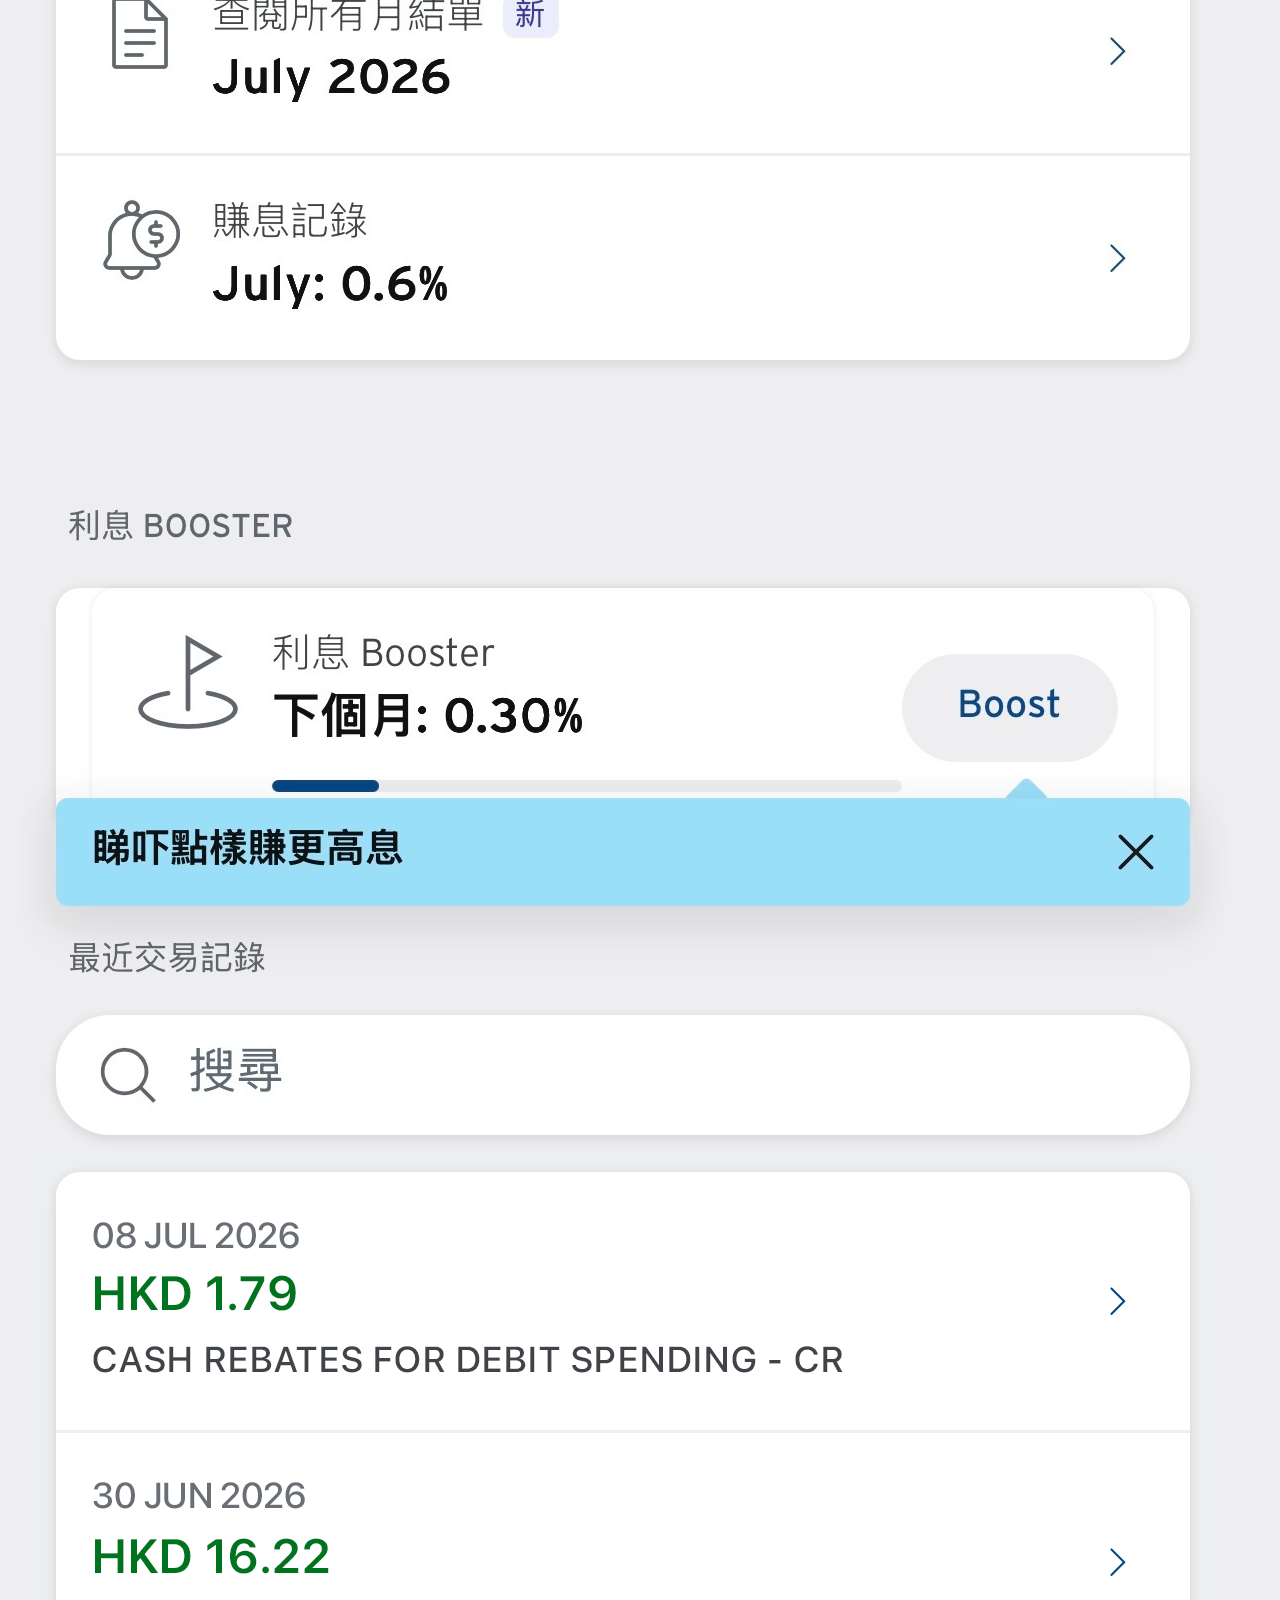
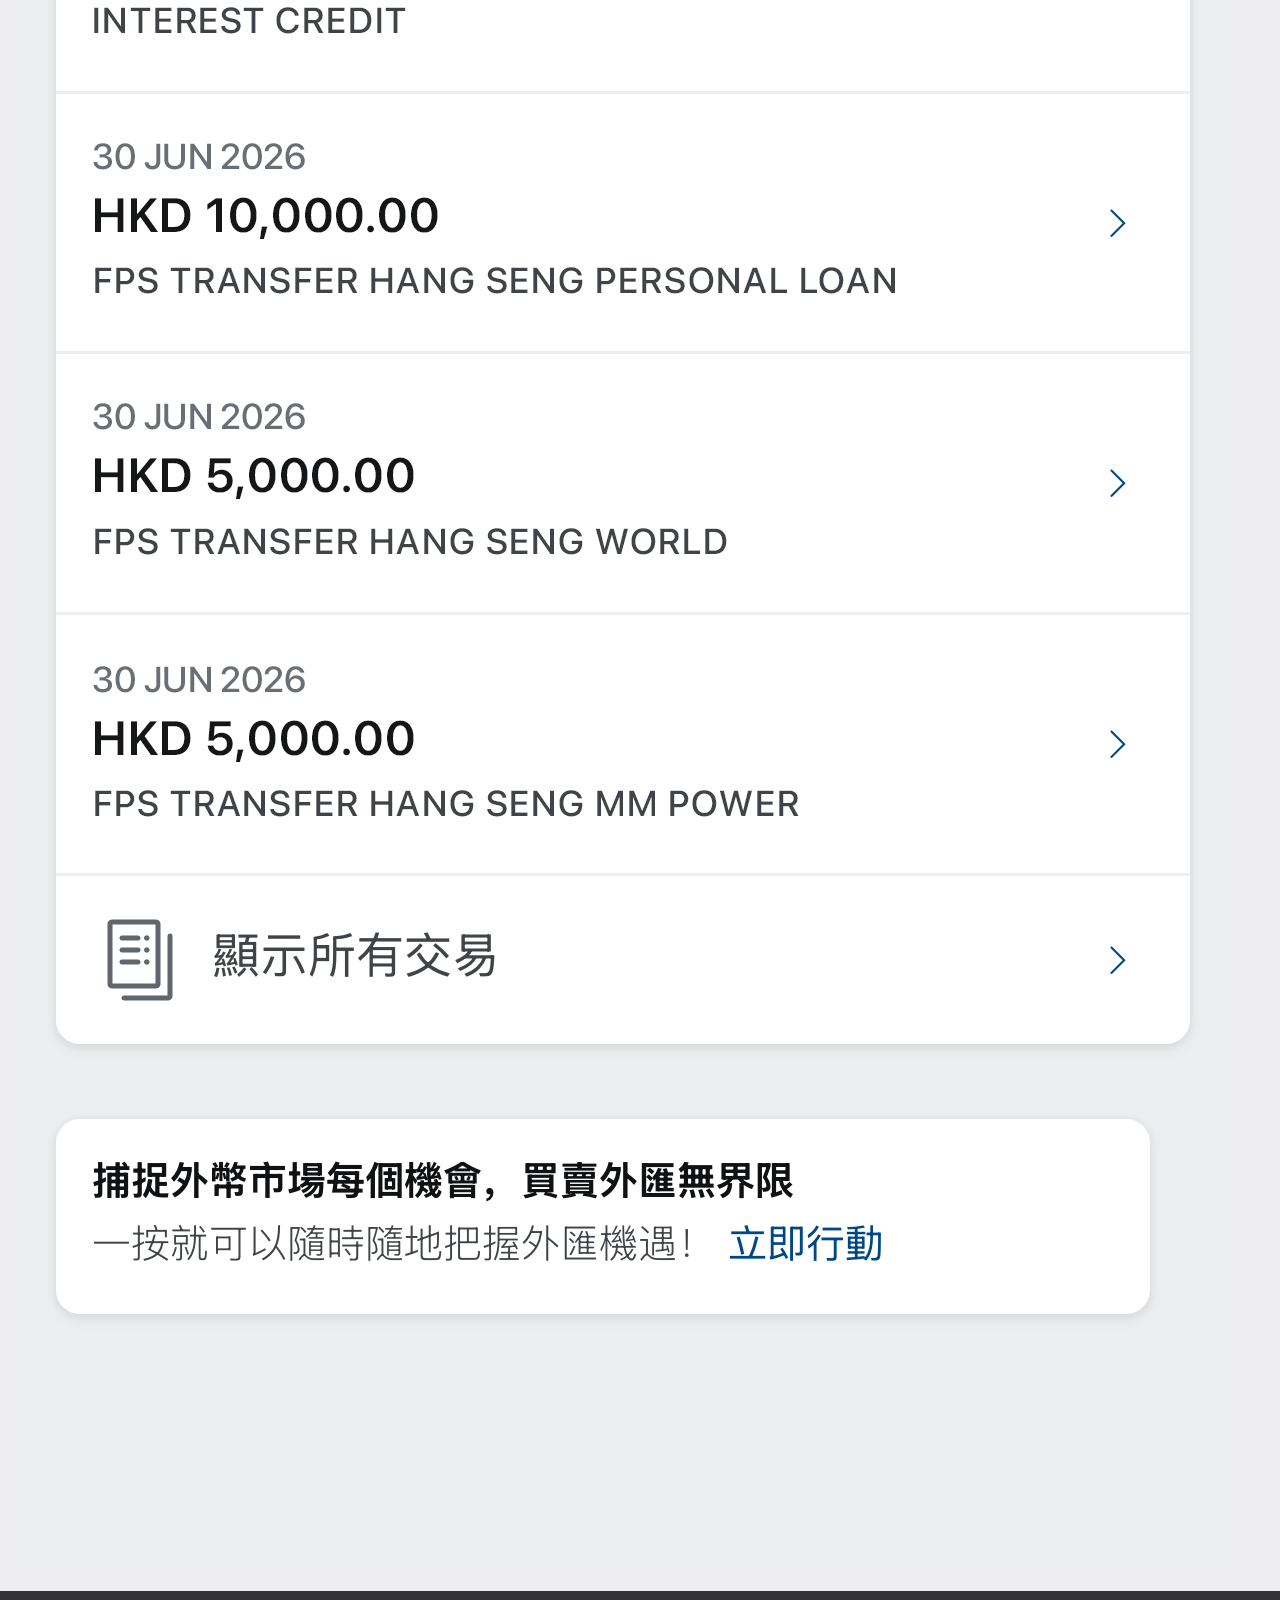
==== commit be09f103: "Update pretransaction.html" ====
--- a/pretransaction.html
+++ b/pretransaction.html
@@ -47,7 +47,7 @@
     </div>
   </header>
   <main>
-    <img src="PreTransaction.jpg" usemap="#image-map" alt="Clickable Image">
+    <img src="PreTransaction.png" usemap="#image-map" alt="Clickable Image">
     
     <map name="image-map">
         <area shape="rect" coords="0,0,200,200" alt="Area 1" href="index.html">
